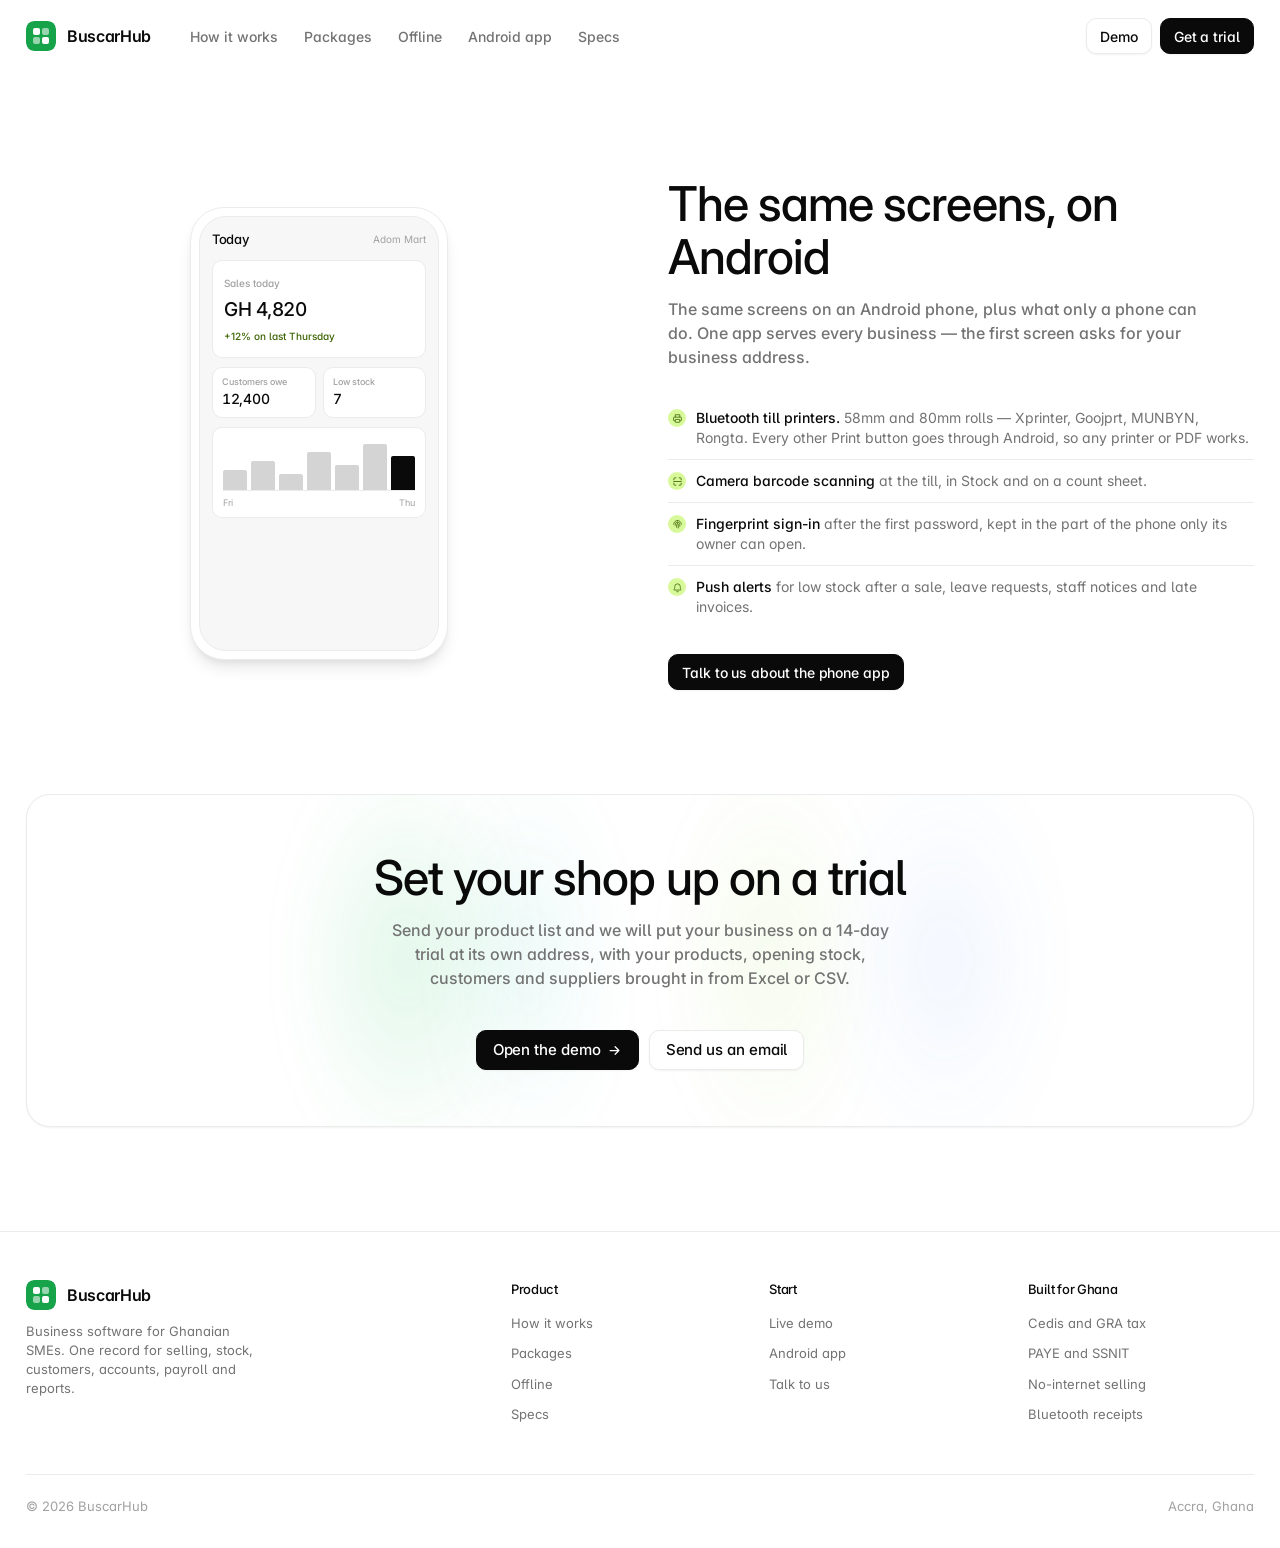
==== android.html @ 4fd7e469 "Split the one page into pages that link to each other The site was one long page with a menu that on" ====
<!doctype html>
<html lang="en">
<head>
<meta charset="utf-8">
<meta name="viewport" content="width=device-width,initial-scale=1">
<title>The Android app — BuscarHub</title>
<meta name="description" content="The same screens on an Android phone, with Bluetooth till printers, camera barcode scanning, fingerprint sign-in and alerts.">
<meta name="theme-color" content="#ffffff">
<link rel="canonical" href="https://buscarhub.net/android.html">
<meta property="og:type" content="website">
<meta property="og:title" content="The Android app — BuscarHub">
<meta property="og:description" content="The same screens on an Android phone, with Bluetooth till printers, camera barcode scanning, fingerprint sign-in and alerts.">
<meta property="og:url" content="https://buscarhub.net/android.html">
<meta name="twitter:card" content="summary_large_image">
<link rel="icon" href="assets/favicon.svg" type="image/svg+xml">
<link rel="preconnect" href="https://fonts.googleapis.com">
<link rel="preconnect" href="https://fonts.gstatic.com" crossorigin>
<link href="https://fonts.googleapis.com/css2?family=Inter:wght@400;500;600&family=JetBrains+Mono:wght@400;500&display=swap" rel="stylesheet">
<link rel="stylesheet" href="assets/tokens.css">
<link rel="stylesheet" href="assets/styles.css">
<link rel="stylesheet" href="assets/motion.css">
</head>
<body>

<svg width="0" height="0" style="position:absolute" aria-hidden="true" focusable="false"><defs>
<symbol id="i-check" viewBox="0 0 24 24"><path d="M20 6 9 17l-5-5" fill="none" stroke="currentColor" stroke-width="2.5" stroke-linecap="round" stroke-linejoin="round"/></symbol>
<symbol id="i-arw" viewBox="0 0 24 24"><path d="M5 12h13m-5-6 6 6-6 6" fill="none" stroke="currentColor" stroke-width="2" stroke-linecap="round" stroke-linejoin="round"/></symbol>
<symbol id="i-arw-sm" viewBox="0 0 24 24"><path d="M7 17 17 7m0 0H9m8 0v8" fill="none" stroke="currentColor" stroke-width="2" stroke-linecap="round" stroke-linejoin="round"/></symbol>
<symbol id="i-shop" viewBox="0 0 24 24"><path d="M3 9h18l-1.4-4.2A1.5 1.5 0 0 0 18.2 4H5.8a1.5 1.5 0 0 0-1.4 1.1L3 9Zm1 0v10a1 1 0 0 0 1 1h14a1 1 0 0 0 1-1V9M9 20v-6h6v6" fill="none" stroke="currentColor" stroke-width="1.7" stroke-linecap="round" stroke-linejoin="round"/></symbol>
<symbol id="i-box" viewBox="0 0 24 24"><path d="m12 3 8.5 4.6v8.8L12 21l-8.5-4.6V7.6L12 3Z" fill="none" stroke="currentColor" stroke-width="1.7" stroke-linejoin="round"/><path d="M3.5 7.6 12 12m0 0 8.5-4.4M12 12v9" fill="none" stroke="currentColor" stroke-width="1.7" stroke-linejoin="round"/></symbol>
<symbol id="i-book" viewBox="0 0 24 24"><path d="M4 5.5A2.5 2.5 0 0 1 6.5 3H19v15H6.5A2.5 2.5 0 0 0 4 20.5v-15Z" fill="none" stroke="currentColor" stroke-width="1.7" stroke-linejoin="round"/><path d="M4 20.5A2.5 2.5 0 0 1 6.5 18H19v3H6.5A2.5 2.5 0 0 1 4 20.5ZM8.5 7.5h6M8.5 11h4" fill="none" stroke="currentColor" stroke-width="1.7" stroke-linecap="round"/></symbol>
<symbol id="i-users" viewBox="0 0 24 24"><circle cx="9" cy="8" r="3.3" fill="none" stroke="currentColor" stroke-width="1.7"/><path d="M2.8 20a6.2 6.2 0 0 1 12.4 0M16.5 5.2a3.4 3.4 0 0 1 0 6.6M18 20a6.3 6.3 0 0 0-2-4.6" fill="none" stroke="currentColor" stroke-width="1.7" stroke-linecap="round"/></symbol>
<symbol id="i-chart" viewBox="0 0 24 24"><path d="M4 20V4M4 20h16" fill="none" stroke="currentColor" stroke-width="1.7" stroke-linecap="round"/><path d="M8 20v-6M12.5 20V8M17 20v-9" fill="none" stroke="currentColor" stroke-width="2" stroke-linecap="round"/></symbol>
<symbol id="i-msg" viewBox="0 0 24 24"><path d="M21 11.6a7.9 7.9 0 0 1-8.4 7.9 9 9 0 0 1-2.6-.4L5 21l1.2-3.6A7.6 7.6 0 0 1 4 11.6C4 7.2 7.8 4 12.5 4S21 7.2 21 11.6Z" fill="none" stroke="currentColor" stroke-width="1.7" stroke-linejoin="round"/></symbol>
<symbol id="i-invoice" viewBox="0 0 24 24"><path d="M6 3h9l4 4v14H6V3Z" fill="none" stroke="currentColor" stroke-width="1.7" stroke-linejoin="round"/><path d="M14.5 3v4.5H19M9 12h6M9 15.5h6M9 8.5h2.5" fill="none" stroke="currentColor" stroke-width="1.6" stroke-linecap="round"/></symbol>
<symbol id="i-payroll" viewBox="0 0 24 24"><rect x="3" y="6" width="18" height="13" rx="2" fill="none" stroke="currentColor" stroke-width="1.7"/><circle cx="9" cy="12.5" r="2.3" fill="none" stroke="currentColor" stroke-width="1.6"/><path d="M14 10.5h4M14 14.5h4M8 6V4.5A1.5 1.5 0 0 1 9.5 3h5A1.5 1.5 0 0 1 16 4.5V6" fill="none" stroke="currentColor" stroke-width="1.6" stroke-linecap="round"/></symbol>
<symbol id="i-pill" viewBox="0 0 24 24"><rect x="2.5" y="8.6" width="19" height="7" rx="3.5" transform="rotate(-40 12 12)" fill="none" stroke="currentColor" stroke-width="1.7"/><path d="M8.8 15.2 15.2 8.8" stroke="currentColor" stroke-width="1.7"/></symbol>
<symbol id="i-factory" viewBox="0 0 24 24"><path d="M3 20V10l5 3V10l5 3V7l8 4v9H3Z" fill="none" stroke="currentColor" stroke-width="1.7" stroke-linejoin="round"/><path d="M7 20v-3.5M12 20v-3.5M17 20v-3.5" fill="none" stroke="currentColor" stroke-width="1.5" stroke-linecap="round"/></symbol>
<symbol id="i-fork" viewBox="0 0 24 24"><path d="M6 3v6a2.5 2.5 0 0 0 5 0V3M8.5 11v10M17 3c-1.6 1.4-2.2 3-2.2 5.2 0 1.6.6 2.6 1.6 3.3V21" fill="none" stroke="currentColor" stroke-width="1.7" stroke-linecap="round" stroke-linejoin="round"/></symbol>
<symbol id="i-wifi" viewBox="0 0 24 24"><path d="M2.5 8.6a14 14 0 0 1 19 0M6 12.4a9 9 0 0 1 12 0M9.4 16.1a4.2 4.2 0 0 1 5.2 0" fill="none" stroke="currentColor" stroke-width="2" stroke-linecap="round"/><circle cx="12" cy="19.4" r="1.2" fill="currentColor"/></symbol>
<symbol id="i-wifi-off" viewBox="0 0 24 24"><path d="M6 12.4a9 9 0 0 1 5-2.3M9.4 16.1a4.2 4.2 0 0 1 3.6-.6M2.5 8.6A14 14 0 0 1 8 5.3M15 5.5a14 14 0 0 1 6.5 3.1" fill="none" stroke="currentColor" stroke-width="2" stroke-linecap="round"/><path d="M3 3l18 18" stroke="currentColor" stroke-width="2" stroke-linecap="round"/></symbol>
<symbol id="i-clock" viewBox="0 0 24 24"><circle cx="12" cy="12" r="8.5" fill="none" stroke="currentColor" stroke-width="1.8"/><path d="M12 7.4V12l3.2 2" fill="none" stroke="currentColor" stroke-width="1.8" stroke-linecap="round"/></symbol>
<symbol id="i-cloud" viewBox="0 0 24 24"><path d="M7 18a4 4 0 0 1-.4-8A5.5 5.5 0 0 1 17.3 9 3.7 3.7 0 0 1 17 18" fill="none" stroke="currentColor" stroke-width="1.7" stroke-linecap="round" stroke-linejoin="round"/><path d="M12 21v-8m-2.6 2.6L12 13l2.6 2.6" fill="none" stroke="currentColor" stroke-width="1.7" stroke-linecap="round" stroke-linejoin="round"/></symbol>
<symbol id="i-branch" viewBox="0 0 24 24"><circle cx="6.5" cy="5.5" r="2.3" fill="none" stroke="currentColor" stroke-width="1.7"/><circle cx="6.5" cy="18.5" r="2.3" fill="none" stroke="currentColor" stroke-width="1.7"/><circle cx="17.5" cy="12" r="2.3" fill="none" stroke="currentColor" stroke-width="1.7"/><path d="M6.5 7.9v8.2M8.9 6.6c4 .5 6.2 2 6.4 5M8.9 17.4c4-.5 6.2-2 6.4-5" fill="none" stroke="currentColor" stroke-width="1.6" stroke-linecap="round"/></symbol>
<symbol id="i-upload" viewBox="0 0 24 24"><path d="M4 15v3.5A1.5 1.5 0 0 0 5.5 20h13a1.5 1.5 0 0 0 1.5-1.5V15" fill="none" stroke="currentColor" stroke-width="1.7" stroke-linecap="round"/><path d="M12 16V4m-4 4 4-4 4 4" fill="none" stroke="currentColor" stroke-width="1.7" stroke-linecap="round" stroke-linejoin="round"/></symbol>
<symbol id="i-shield" viewBox="0 0 24 24"><path d="M12 3l7.5 2.6v6.2c0 4.3-3 7.6-7.5 9.2-4.5-1.6-7.5-4.9-7.5-9.2V5.6L12 3Z" fill="none" stroke="currentColor" stroke-width="1.7" stroke-linejoin="round"/><path d="m8.8 12 2.3 2.3 4.1-4.3" fill="none" stroke="currentColor" stroke-width="1.8" stroke-linecap="round" stroke-linejoin="round"/></symbol>
<symbol id="i-print" viewBox="0 0 24 24"><path d="M7 9V3.8h10V9M7 17H5a1.5 1.5 0 0 1-1.5-1.5v-5A1.5 1.5 0 0 1 5 9h14a1.5 1.5 0 0 1 1.5 1.5v5A1.5 1.5 0 0 1 19 17h-2" fill="none" stroke="currentColor" stroke-width="1.7" stroke-linecap="round" stroke-linejoin="round"/><rect x="7" y="14" width="10" height="6.3" rx="1" fill="none" stroke="currentColor" stroke-width="1.7"/></symbol>
<symbol id="i-scan" viewBox="0 0 24 24"><path d="M4 8.5V6a2 2 0 0 1 2-2h2.5M15.5 4H18a2 2 0 0 1 2 2v2.5M20 15.5V18a2 2 0 0 1-2 2h-2.5M8.5 20H6a2 2 0 0 1-2-2v-2.5" fill="none" stroke="currentColor" stroke-width="1.8" stroke-linecap="round"/><path d="M4 12h16" stroke="currentColor" stroke-width="1.8" stroke-linecap="round"/></symbol>
<symbol id="i-finger" viewBox="0 0 24 24"><path d="M12 3a8.5 8.5 0 0 0-8.5 8.5M12 3a8.5 8.5 0 0 1 8.5 8.5M12 6.6a5 5 0 0 0-5 5v2.9M12 6.6a5 5 0 0 1 5 5v4.4M12 10.2a1.8 1.8 0 0 0-1.8 1.8v6.5M12 10.2a1.8 1.8 0 0 1 1.8 1.8v7.6" fill="none" stroke="currentColor" stroke-width="1.6" stroke-linecap="round"/></symbol>
<symbol id="i-bell" viewBox="0 0 24 24"><path d="M6 10a6 6 0 0 1 12 0c0 3.4.8 5.2 1.6 6.2.4.5 0 1.3-.7 1.3H5.1c-.7 0-1.1-.8-.7-1.3C5.2 15.2 6 13.4 6 10Z" fill="none" stroke="currentColor" stroke-width="1.7" stroke-linejoin="round"/><path d="M10 20.3a2.2 2.2 0 0 0 4 0" fill="none" stroke="currentColor" stroke-width="1.7" stroke-linecap="round"/></symbol>
<symbol id="i-phone" viewBox="0 0 24 24"><rect x="6" y="2.6" width="12" height="18.8" rx="2.5" fill="none" stroke="currentColor" stroke-width="1.7"/><path d="M10.6 5.2h2.8" stroke="currentColor" stroke-width="1.6" stroke-linecap="round"/><circle cx="12" cy="18.2" r="1" fill="currentColor"/></symbol>
<symbol id="i-code" viewBox="0 0 24 24"><path d="m8.5 8-4.5 4 4.5 4M15.5 8l4.5 4-4.5 4" fill="none" stroke="currentColor" stroke-width="1.8" stroke-linecap="round" stroke-linejoin="round"/></symbol>
<symbol id="i-db" viewBox="0 0 24 24"><ellipse cx="12" cy="6" rx="7.5" ry="3" fill="none" stroke="currentColor" stroke-width="1.7"/><path d="M4.5 6v12c0 1.7 3.4 3 7.5 3s7.5-1.3 7.5-3V6M4.5 12c0 1.7 3.4 3 7.5 3s7.5-1.3 7.5-3" fill="none" stroke="currentColor" stroke-width="1.7"/></symbol>
</defs></svg>

<!-- ============ header ============ -->
<header class="hdr" id="hdr">
  <div class="wrap hdr__in">
    <a class="brand" href="index.html">
      <svg class="brand__mark" viewBox="0 0 30 30" aria-hidden="true">
        <rect width="30" height="30" rx="8" fill="#16a34a"/>
        <rect x="7" y="7" width="7" height="7" rx="2" fill="#ffffff"/>
        <rect x="16" y="7" width="7" height="7" rx="2" fill="#ffffff" opacity=".55"/>
        <rect x="7" y="16" width="7" height="7" rx="2" fill="#ffffff" opacity=".55"/>
        <rect x="16" y="16" width="7" height="7" rx="2" fill="#ffffff"/>
      </svg>
      <span class="brand__name">BuscarHub</span>
    </a>
    <nav class="nav" id="nav" aria-label="Sections">
      <a href="how-it-works.html">How it works</a>
      <a href="packages.html">Packages</a>
      <a href="offline.html">Offline</a>
      <a href="android.html" aria-current="page">Android app</a>
      <a href="specs.html">Specs</a>
    </nav>
    <div class="hdr__end">
      <a class="btn btn--hide" href="https://demo.buscarapp.net" target="_blank" rel="noopener">Demo</a>
      <a class="btn btn--dark" href="talk.html">Get a trial</a>
      <button class="burger" id="burger" aria-expanded="false" aria-controls="nav" aria-label="Menu"><i></i><i></i><i></i></button>
    </div>
  </div>
</header>

<main id="top">

<!-- ============ android app ============ -->
<section class="sec" id="app">
  <div class="wrap split">
    <div class="phone-wrap rv">
      <div class="phone">
        <div class="phone__scr">
          <div class="pscr" role="img" aria-label="The Android app: sales today, customers owing, low stock, a week of sales and two alerts.">
            <div class="pscr__top"><b>Today</b><i>Adom Mart</i></div>
            <div class="pbox">
              <span class="lbl">Sales today</span>
              <span class="big">GH 4,820</span>
              <span class="delta">+12% on last Thursday</span>
            </div>
            <div class="ptwo">
              <div><span class="lbl">Customers owe</span><b>12,400</b></div>
              <div><span class="lbl">Low stock</span><b>7</b></div>
            </div>
            <div class="pchart">
              <div class="bars" aria-hidden="true"><i></i><i></i><i></i><i></i><i></i><i></i><i></i></div>
              <div class="blabels" aria-hidden="true"><span>Fri</span><span>Thu</span></div>
            </div>
            <div class="ptoast ptoast--1">
              <svg width="14" height="14" aria-hidden="true"><use href="#i-bell"/></svg>
              <span><b>Milo 400g is low</b>4 left at Madina, sells 9 a day</span>
            </div>
            <div class="ptoast ptoast--2">
              <svg width="14" height="14" aria-hidden="true"><use href="#i-invoice"/></svg>
              <span><b>INV-0231 overdue</b>Kweku Mensah &middot; GH 1,450</span>
            </div>
          </div>
        </div>
      </div>
    </div>

    <div>
      <div class="sec__head sec__head--left" style="margin-bottom:28px">
        <h2 class="t-sec rv rv-d1">The same screens, on Android</h2>
        <p class="t-lead rv rv-d2">
          The same screens on an Android phone, plus what only a phone can do. One app serves
          every business — the first screen asks for your business address.
        </p>
      </div>
      <ul class="checks rv rv-d3" style="margin-bottom:26px">
        <li><span class="ck"><svg width="11" height="11" aria-hidden="true"><use href="#i-print"/></svg></span><span><b>Bluetooth till printers.</b> 58mm and 80mm rolls — Xprinter, Goojprt, MUNBYN, Rongta. Every other Print button goes through Android, so any printer or PDF works.</span></li>
        <li><span class="ck"><svg width="11" height="11" aria-hidden="true"><use href="#i-scan"/></svg></span><span><b>Camera barcode scanning</b> at the till, in Stock and on a count sheet.</span></li>
        <li><span class="ck"><svg width="11" height="11" aria-hidden="true"><use href="#i-finger"/></svg></span><span><b>Fingerprint sign-in</b> after the first password, kept in the part of the phone only its owner can open.</span></li>
        <li><span class="ck"><svg width="11" height="11" aria-hidden="true"><use href="#i-bell"/></svg></span><span><b>Push alerts</b> for low stock after a sale, leave requests, staff notices and late invoices.</span></li>
      </ul>
      <a class="btn btn--dark rv rv-d4" href="talk.html">Talk to us about the phone app</a>
    </div>
  </div>
</section>

<!-- ============ cta ============ -->
<section class="sec sec--tight" id="talk" style="padding-top:0">
  <div class="wrap">
    <div class="cta rv">
      <div class="prism" aria-hidden="true"><i></i><i></i><i></i><i></i></div>
      <div class="cta__in">
        <h2 class="t-sec">Set your shop up on a trial</h2>
        <p class="t-lead">
          Send your product list and we will put your business on a 14-day trial at its own
          address, with your products, opening stock, customers and suppliers brought in from
          Excel or CSV.
        </p>
        <div class="hero__cta">
          <a class="btn btn--dark btn--lg" href="https://demo.buscarapp.net" target="_blank" rel="noopener">
            Open the demo <svg class="arw" width="15" height="15" aria-hidden="true"><use href="#i-arw"/></svg>
          </a>
          <!-- WhatsApp: put the business number in international form with no +, spaces or
               dashes (for example 233244123456) and delete this comment to turn the button on.
          <a class="btn btn--lg" href="https://wa.me/233XXXXXXXXX" target="_blank" rel="noopener">Chat on WhatsApp</a>
          -->
          <a class="btn btn--lg" href="mailto:hello@buscarhub.net?subject=BuscarApp">Send us an email</a>
        </div>
      </div>
    </div>
  </div>
</section>

</main>

<!-- ============ footer ============ -->
<footer class="ft">
  <div class="wrap">
    <div class="ft__grid">
      <div>
        <a class="brand" href="index.html">
          <svg class="brand__mark" viewBox="0 0 30 30" aria-hidden="true">
            <rect width="30" height="30" rx="8" fill="#16a34a"/>
            <rect x="7" y="7" width="7" height="7" rx="2" fill="#ffffff"/>
            <rect x="16" y="7" width="7" height="7" rx="2" fill="#ffffff" opacity=".55"/>
            <rect x="7" y="16" width="7" height="7" rx="2" fill="#ffffff" opacity=".55"/>
            <rect x="16" y="16" width="7" height="7" rx="2" fill="#ffffff"/>
          </svg>
          <span class="brand__name">BuscarHub</span>
        </a>
        <p>Business software for Ghanaian SMEs. One record for selling, stock, customers, accounts, payroll and reports.</p>
      </div>
      <div>
        <h4>Product</h4>
        <ul>
          <li><a href="how-it-works.html">How it works</a></li>
          <li><a href="packages.html">Packages</a></li>
          <li><a href="offline.html">Offline</a></li>
          <li><a href="specs.html">Specs</a></li>
        </ul>
      </div>
      <div>
        <h4>Start</h4>
        <ul>
          <li><a href="https://demo.buscarapp.net" target="_blank" rel="noopener">Live demo</a></li>
          <li><a href="android.html">Android app</a></li>
          <li><a href="talk.html">Talk to us</a></li>
        </ul>
      </div>
      <div>
        <h4>Built for Ghana</h4>
        <ul>
          <li><a href="specs.html">Cedis and GRA tax</a></li>
          <li><a href="packages.html">PAYE and SSNIT</a></li>
          <li><a href="offline.html">No-internet selling</a></li>
          <li><a href="android.html">Bluetooth receipts</a></li>
        </ul>
      </div>
    </div>
    <div class="ft__btm">
      <span>&copy; <span id="yr">2026</span> BuscarHub</span>
      <span>Accra, Ghana</span>
    </div>
  </div>
</footer>

<script src="assets/app.js" defer></script>
</body>
</html>
---- assets/tokens.css ----
/* ============================================================
   Design tokens read off boardui.com (www.boardui.com), 13 Nov 2026.
   Values were resolved in the browser from its live computed styles,
   not guessed: neutral/accent ramps, radii, shadows, type and metrics.

   Accent note: BoardUI's own accent ramp is blue. This build runs the
   BuscarApp product green instead, as a full 50–950 ramp in the same
   shape, so 600/700 land on the product's --brand (#16a34a) and
   --brand-strong (#15803d) and 900 on --brand-deep (#14532d).
   BoardUI's blue is kept below, commented out, to switch back.
   ============================================================ */

:root{
  /* ---- neutral ramp ---- */
  --neutral-50:#fafafa;
  --neutral-100:#f7f7f7;
  --neutral-200:#ebebeb;
  --neutral-300:#d4d4d4;
  --neutral-400:#a1a1a1;
  --neutral-500:#737373;
  --neutral-600:#525252;
  --neutral-700:#404040;
  --neutral-800:#262626;
  --neutral-900:#171717;
  --neutral-950:#0a0a0a;
  --white:#ffffff;

  /* ---- accent ramp: BuscarApp green ---- */
  --accent-50:#f0fdf4;
  --accent-100:#dcfce7;
  --accent-200:#bbf7d0;
  --accent-300:#86efac;
  --accent-400:#4ade80;
  --accent-500:#22c55e;   /* product --brand-bright */
  --accent-600:#16a34a;   /* product --brand        */
  --accent-700:#15803d;   /* product --brand-strong */
  --accent-800:#166534;
  --accent-900:#14532d;   /* product --brand-deep   */
  --accent-950:#052e16;

  /* BoardUI's blue, if you want it back:
  --accent-50:#eff6ff;  --accent-100:#dbeafe; --accent-200:#bedbff;
  --accent-300:#8ec5ff; --accent-400:#3392ff; --accent-500:#2b7fff;
  --accent-600:#155dfc; --accent-700:#1447e6; --accent-800:#193cb8;
  --accent-900:#1c398e; --accent-950:#162556; */

  /* ---- semantic ---- */
  --text-primary:var(--neutral-950);
  --text-secondary:var(--neutral-500);
  --text-tertiary:var(--neutral-400);
  --text-white:var(--white);
  --bg-primary:var(--white);
  --bg-secondary:var(--neutral-100);
  --bg-tertiary:var(--neutral-200);
  --border-default:var(--neutral-200);
  --border-hover:var(--neutral-300);
  --separator:var(--neutral-200);
  --focus-ring:var(--accent-500);

  /* ---- state ---- */
  --state-success-text:#3c6300;
  --state-success-base:#d8f999;
  --state-warning-text:#894b00;
  --state-warning-base:#fff085;
  --state-error-text:#9f0712;
  --state-error-base:#ffe2e2;

  /* ---- radii (BoardUI's scale; 2lg = its button radius) ---- */
  --radius-sm:4px;
  --radius-md:6px;
  --radius-lg:8px;
  --radius-2lg:10px;
  --radius-xl:12px;
  --radius-2xl:16px;
  --radius-3xl:24px;
  --radius-full:9999px;

  /* ---- shadows ---- */
  --shadow-xs:0 1px 2px 0 rgba(0,0,0,.05);
  --shadow-sm:0 1px 2px 0 rgba(0,0,0,.06),0 1px 3px 0 rgba(0,0,0,.10);
  --shadow-md:0 2px 4px -1px rgba(0,0,0,.06),0 4px 6px -1px rgba(0,0,0,.10);
  --shadow-lg:0 4px 6px -2px rgba(0,0,0,.05),0 10px 15px -3px rgba(0,0,0,.10);
  --shadow-card:0 1px 1px 0 rgba(0,0,0,.04),0 4px 4px 0 rgba(0,0,0,.02);
  --shadow-lift:0 -2px 13px 0 rgba(0,0,0,.043);

  /* ---- type ---- */
  --font-sans:"Inter","Inter Fallback",ui-sans-serif,system-ui,sans-serif;
  --font-mono:"JetBrains Mono",ui-monospace,SFMono-Regular,Menlo,Consolas,monospace;
  --tracking-tight:-0.02em;

  /* ---- metrics ---- */
  --container:1276px;
  --header-h:72px;
  --control-h:36px;
}
---- assets/styles.css ----
/* BuscarHub — built on the BoardUI token set (see tokens.css).
   Flat white, hairline borders, Inter at weight 500, 10px controls,
   14–24px cards, near-invisible shadows. */

*,*::before,*::after{box-sizing:border-box}
html{-webkit-text-size-adjust:100%;scroll-behavior:smooth;scroll-padding-top:90px}
body{
  margin:0;
  background:var(--bg-primary);
  color:var(--text-primary);
  font-family:var(--font-sans);
  font-size:15px;
  line-height:1.5;
  font-weight:400;
  -webkit-font-smoothing:antialiased;
  text-rendering:optimizeLegibility;
  font-feature-settings:"cv05","cv11";
  overflow-x:hidden;
}
img,svg{max-width:100%;display:block}
a{color:inherit;text-decoration:none}
h1,h2,h3,h4{margin:0;font-weight:500;letter-spacing:var(--tracking-tight);color:var(--text-primary)}
p{margin:0}
ul{margin:0;padding:0;list-style:none}
button{font:inherit}
:focus-visible{outline:2px solid var(--focus-ring);outline-offset:2px;border-radius:var(--radius-md)}
.sr{position:absolute;width:1px;height:1px;padding:0;margin:-1px;overflow:hidden;clip:rect(0 0 0 0);white-space:nowrap;border:0}

.wrap{width:100%;max-width:var(--container);margin-inline:auto;padding-inline:16px}
@media (min-width:640px){.wrap{padding-inline:24px}}

/* ============ announcement bar ============ */
.banner{
  background:var(--accent-600);color:var(--white);
  min-height:38px;display:flex;align-items:center;justify-content:center;
  font-size:13px;font-weight:500;letter-spacing:-.005em;text-align:center;
  padding:6px 12px;gap:8px;
}
.banner a{display:inline-flex;align-items:center;gap:5px;text-decoration:underline;text-underline-offset:2px;text-decoration-color:rgba(255,255,255,.45)}
.banner a:hover{text-decoration-color:var(--white)}
.banner .arw{transition:transform .18s ease}
.banner a:hover .arw{transform:translateX(2px)}

/* ============ header ============ */
.hdr{
  position:sticky;top:0;z-index:60;background:var(--bg-primary);
  border-bottom:1px solid transparent;transition:border-color .2s ease,box-shadow .2s ease;
}
.hdr.stuck{border-bottom-color:var(--border-default)}
.hdr__in{display:flex;align-items:center;gap:16px;min-height:var(--header-h)}
.brand{display:flex;align-items:center;gap:11px;flex-shrink:0}
.brand__mark{width:30px;height:30px;border-radius:var(--radius-lg);flex:none}
.brand__name{font-size:16px;font-weight:600;letter-spacing:-.02em}
.nav{display:flex;align-items:center;gap:4px;margin-left:12px}
.nav a{
  padding:7px 11px;border-radius:var(--radius-lg);
  font-size:14px;font-weight:500;color:var(--text-secondary);
  transition:color .15s ease,background .15s ease;
}
.nav a:hover{color:var(--text-primary);background:var(--bg-secondary)}
.hdr__end{margin-left:auto;display:flex;align-items:center;gap:8px;flex-shrink:0}

/* ============ controls ============ */
.btn{
  display:inline-flex;align-items:center;justify-content:center;gap:6px;
  height:var(--control-h);padding:0 13px;
  border:1px solid var(--border-default);border-radius:var(--radius-2lg);
  background:var(--bg-primary);color:var(--text-primary);
  font-size:14px;font-weight:500;letter-spacing:-.005em;white-space:nowrap;cursor:pointer;
  box-shadow:var(--shadow-xs);
  transition:background .15s ease,border-color .15s ease,color .15s ease;
}
.btn:hover{background:var(--bg-secondary);border-color:var(--border-hover)}
.btn .arw{transition:transform .18s ease}
.btn:hover .arw{transform:translateX(2px)}
.btn--dark{background:var(--neutral-950);color:var(--white);border-color:var(--neutral-950)}
.btn--dark:hover{background:var(--neutral-800);border-color:var(--neutral-800)}
.btn--accent{background:var(--accent-600);color:var(--white);border-color:var(--accent-600)}
.btn--accent:hover{background:var(--accent-700);border-color:var(--accent-700)}
.btn--lg{height:40px;padding:0 16px;font-size:15px}

.pill{
  display:inline-flex;align-items:center;gap:7px;height:28px;padding:0 12px;
  border:1px solid var(--border-default);border-radius:var(--radius-full);
  background:var(--bg-primary);
  font-size:13px;font-weight:500;color:rgba(0,0,0,.7);white-space:nowrap;
  box-shadow:var(--shadow-lift);
}
.pill__dot{width:6px;height:6px;border-radius:50%;background:var(--accent-600);flex:none}
.pill .arw{color:var(--text-tertiary)}

.chip{
  display:inline-flex;align-items:center;gap:6px;
  font-size:13px;font-weight:500;color:var(--text-secondary);white-space:nowrap;
}
.chip svg{color:var(--text-primary);flex:none}
.chip em{font-style:normal;font-family:var(--font-mono);font-size:11px;color:var(--text-tertiary)}

.burger{
  display:none;width:36px;height:36px;border-radius:var(--radius-2lg);
  border:1px solid var(--border-default);background:var(--bg-primary);
  box-shadow:var(--shadow-xs);cursor:pointer;padding:0;place-items:center;flex:none;
}
.burger i{display:block;width:15px;height:1.5px;background:var(--text-primary);border-radius:2px;transition:transform .25s ease,opacity .2s ease}
.burger i+i{margin-top:4px}
.burger[aria-expanded=true] i:nth-child(1){transform:translateY(5.5px) rotate(45deg)}
.burger[aria-expanded=true] i:nth-child(2){opacity:0}
.burger[aria-expanded=true] i:nth-child(3){transform:translateY(-5.5px) rotate(-45deg)}

/* ============ type scale ============ */
.t-hero{font-size:40px;line-height:44px;font-weight:500;letter-spacing:var(--tracking-tight)}
.t-sec{font-size:32px;line-height:38px;font-weight:500;letter-spacing:var(--tracking-tight)}
.t-lead{font-size:15px;line-height:21px;font-weight:500;color:var(--text-secondary);text-wrap:pretty}
.t-dim{color:var(--text-tertiary)}
@media (min-width:640px){
  .t-hero{font-size:72px;line-height:84px}
  .t-sec{font-size:48px;line-height:53px}
  .t-lead{font-size:16px;line-height:24px}
}
.mono{
  font-family:var(--font-mono);font-size:12px;font-weight:400;
  color:var(--text-secondary);letter-spacing:-.01em;
}
.mono b{font-weight:400;color:var(--accent-600)}
.mono i{font-style:normal;color:var(--text-primary)}
@media (min-width:640px){.mono{font-size:16px}}

.eyebrow{
  font-size:12px;font-weight:500;letter-spacing:.12em;text-transform:uppercase;
  color:var(--text-tertiary);
}

/* ============ hero ============ */
.hero{position:relative;padding:56px 0 48px;text-align:center;overflow:hidden}
@media (min-width:640px){.hero{padding:72px 0 64px}}
.hero__in{position:relative;z-index:2;display:flex;flex-direction:column;align-items:center}
.hero h1{max-width:16ch;margin:20px 0 0}
.hero .t-lead{max-width:612px;margin:16px auto 0}
.hero__cta{display:flex;gap:10px;margin-top:26px;flex-wrap:wrap;justify-content:center}
.hero__chips{display:flex;gap:10px 22px;margin-top:34px;flex-wrap:wrap;justify-content:center;max-width:860px}

/* the soft prismatic streaks behind the headline */
.prism{position:absolute;inset:0;z-index:0;pointer-events:none;overflow:hidden}
.prism i{
  position:absolute;top:-14%;height:128%;width:120px;display:block;
  filter:blur(46px);opacity:.3;border-radius:50%;
  animation:sway 15s ease-in-out infinite;
}
.prism i:nth-child(1){left:26%;background:linear-gradient(180deg,rgba(34,197,94,0),rgba(34,197,94,.52),rgba(34,197,94,0));animation-delay:-1s}
.prism i:nth-child(2){left:38%;width:70px;background:linear-gradient(180deg,rgba(20,184,166,0),rgba(20,184,166,.4),rgba(20,184,166,0));animation-delay:-5s}
.prism i:nth-child(3){left:57%;width:90px;background:linear-gradient(180deg,rgba(132,204,22,0),rgba(132,204,22,.36),rgba(132,204,22,0));animation-delay:-8s}
.prism i:nth-child(4){left:70%;background:linear-gradient(180deg,rgba(59,130,246,0),rgba(59,130,246,.26),rgba(59,130,246,0));animation-delay:-11s}
@keyframes sway{0%,100%{transform:translateX(0) scaleY(1)}50%{transform:translateX(26px) scaleY(1.08)}}

/* ============ sections ============ */
.sec{padding:72px 0}
@media (min-width:640px){.sec{padding:104px 0}}
.sec--alt{background:var(--bg-secondary);border-block:1px solid var(--border-default)}
.sec__head{max-width:720px;margin:0 auto 48px;text-align:center;display:flex;flex-direction:column;align-items:center;gap:14px}
.sec__head--left{margin-inline:0;text-align:left;align-items:flex-start}
.sec__head .t-lead{max-width:560px}
.sec__cta{display:flex;gap:10px;margin-top:6px;flex-wrap:wrap;justify-content:center}

/* ============ cards ============ */
.card{
  background:var(--bg-primary);
  border:1px solid var(--border-default);
  border-radius:var(--radius-2xl);
  box-shadow:var(--shadow-xs);
  overflow:hidden;
}
.card--sm{border-radius:var(--radius-xl)}
.card--lg{border-radius:var(--radius-3xl)}
.card__vis{
  position:relative;background:var(--bg-primary);
  border-bottom:1px solid var(--border-default);
  padding:18px;min-height:150px;
  display:flex;flex-direction:column;justify-content:center;
}
.card__foot{padding:14px 16px}
.card__foot h3{font-size:15px;font-weight:500;letter-spacing:-.01em}
.card__foot p{margin-top:4px;font-size:13px;line-height:18px;color:var(--text-secondary)}
.card__foot .row{display:flex;align-items:center;justify-content:space-between;gap:10px}
.card__foot .row svg{color:var(--text-tertiary);flex:none;transition:transform .18s ease}
.card:hover .card__foot .row svg{transform:translateX(3px);color:var(--text-primary)}

/* grids */
.grid-3{display:grid;grid-template-columns:repeat(3,1fr);gap:16px}
.grid-4{display:grid;grid-template-columns:repeat(4,1fr);gap:16px}
.grid-2{display:grid;grid-template-columns:repeat(2,1fr);gap:16px}
.split{display:grid;grid-template-columns:1fr 1fr;gap:56px;align-items:center}

/* ============ spec list ============ */
.specs{border-top:1px solid var(--border-default)}
.specs li{
  display:grid;grid-template-columns:150px 1fr;gap:20px;
  padding:14px 0;border-bottom:1px solid var(--border-default);
  font-size:14px;line-height:20px;
}
.specs dt,.specs .k{font-weight:500;color:var(--text-primary)}
.specs .v{color:var(--text-secondary)}
@media (max-width:560px){.specs li{grid-template-columns:1fr;gap:4px}}

/* ============ checks ============ */
.checks li{display:flex;gap:10px;align-items:flex-start;padding:11px 0;border-bottom:1px solid var(--border-default);font-size:14px;line-height:20px;color:var(--text-secondary)}
.checks li:last-child{border-bottom:0}
.checks b{color:var(--text-primary);font-weight:500}
.checks .ck{flex:none;width:18px;height:18px;border-radius:50%;display:grid;place-items:center;background:var(--state-success-base);color:var(--state-success-text);margin-top:1px}

/* ============ plans ============ */
.plan{
  display:flex;flex-direction:column;gap:14px;padding:22px 20px;
  background:var(--bg-primary);border:1px solid var(--border-default);
  border-radius:var(--radius-2xl);box-shadow:var(--shadow-xs);position:relative;
}
.plan--hot{border-color:var(--neutral-950);box-shadow:var(--shadow-md)}
.plan__tag{
  position:absolute;top:-10px;left:20px;height:20px;padding:0 9px;
  display:inline-flex;align-items:center;border-radius:var(--radius-full);
  background:var(--neutral-950);color:var(--white);
  font-size:11px;font-weight:500;letter-spacing:.02em;
}
.plan h3{font-size:16px;font-weight:500}
.plan__for{font-size:13px;line-height:18px;color:var(--text-secondary);min-height:54px}
.plan__list{display:flex;flex-direction:column;gap:8px;padding-top:14px;border-top:1px solid var(--border-default)}
.plan__list li{display:flex;gap:8px;align-items:flex-start;font-size:13px;line-height:18px;color:var(--text-secondary)}
.plan__list svg{flex:none;color:var(--text-primary);margin-top:3px}
.plan__list b{color:var(--text-primary);font-weight:500}
.plan .btn{width:100%;margin-top:auto}

/* ============ cta ============ */
.cta{
  border:1px solid var(--border-default);border-radius:var(--radius-3xl);
  background:var(--bg-primary);box-shadow:var(--shadow-xs);
  padding:56px 24px;text-align:center;position:relative;overflow:hidden;
}
.cta__in{position:relative;z-index:2;display:flex;flex-direction:column;align-items:center;gap:14px}
.cta .t-lead{max-width:520px}

/* ============ footer ============ */
.ft{border-top:1px solid var(--border-default);padding:48px 0 32px;background:var(--bg-primary)}
.ft__grid{display:grid;grid-template-columns:2fr 1fr 1fr 1fr;gap:32px;margin-bottom:40px}
.ft__grid p{margin-top:12px;font-size:13px;line-height:19px;color:var(--text-secondary);max-width:30ch}
.ft h4{font-size:13px;font-weight:500;margin-bottom:12px}
.ft li{margin-bottom:8px}
.ft li a{font-size:13px;color:var(--text-secondary);transition:color .15s ease}
.ft li a:hover{color:var(--text-primary)}
.ft__btm{display:flex;justify-content:space-between;gap:16px;flex-wrap:wrap;padding-top:22px;border-top:1px solid var(--border-default);font-size:13px;color:var(--text-tertiary)}

/* ============ reveal ============ */
.rv{opacity:0;transform:translateY(14px);transition:opacity .55s cubic-bezier(.22,.7,.26,1),transform .55s cubic-bezier(.22,.7,.26,1)}
.rv.in{opacity:1;transform:none}
.rv-d1{transition-delay:.05s}.rv-d2{transition-delay:.1s}.rv-d3{transition-delay:.15s}
.rv-d4{transition-delay:.2s}.rv-d5{transition-delay:.25s}.rv-d6{transition-delay:.3s}
.rv-d7{transition-delay:.35s}.rv-d8{transition-delay:.4s}

/* ============ responsive ============ */
@media (max-width:1040px){
  .grid-4{grid-template-columns:repeat(2,1fr)}
  .grid-3{grid-template-columns:repeat(2,1fr)}
}
@media (max-width:900px){
  /* the panel hangs off the sticky header, so it follows it down the page */
  .hdr__in{position:relative}
  .nav{
    position:absolute;top:100%;left:-16px;right:-16px;
    flex-direction:column;align-items:stretch;gap:2px;margin:0;padding:12px 16px 18px;
    background:var(--bg-primary);border-bottom:1px solid var(--border-default);
    box-shadow:var(--shadow-md);
    /* closed: slid up AND taken out of sight, or it shows above the banner */
    transform:translateY(-12px);opacity:0;visibility:hidden;pointer-events:none;
    transition:transform .3s cubic-bezier(.22,.7,.26,1),opacity .22s ease,visibility 0s linear .3s;
  }
  .nav.open{
    transform:none;opacity:1;visibility:visible;pointer-events:auto;
    transition:transform .3s cubic-bezier(.22,.7,.26,1),opacity .22s ease,visibility 0s;
  }
  .nav a{padding:11px 12px;font-size:15px}
  .burger{display:grid}
  .hdr__end .btn--hide{display:none}
  .split{grid-template-columns:1fr;gap:36px}
}
@media (max-width:720px){
  .ft__grid{grid-template-columns:1fr 1fr}
  .ft__grid>div:first-child{grid-column:span 2}
}
@media (max-width:560px){
  .grid-4,.grid-3,.grid-2{grid-template-columns:1fr}
  .hero__cta .btn{width:100%}
  .cta{padding:40px 18px;border-radius:var(--radius-2xl)}
  .sec__head{margin-bottom:32px}
}

/* ============ reduced motion ============ */
@media (prefers-reduced-motion:reduce){
  html{scroll-behavior:auto}
  *,*::before,*::after{animation-duration:.001ms!important;animation-iteration-count:1!important;transition-duration:.001ms!important}
  .rv{opacity:1;transform:none}
}
---- assets/motion.css ----
/* BuscarHub — the moving parts, in the BoardUI skin.
   Flat white surfaces, 1px #ebebeb hairlines, neutral type, accent only where
   it carries meaning. Four synchronised loops: the till (12s), the stock card
   (12s), the offline queue (14s), the phone (9s). Percentages are exact
   positions on each loop so the pieces stay in step. */

/* =========================================================
   1. TILL  —  12s
   ========================================================= */
.till{display:flex;flex-direction:column;height:100%;min-height:276px}
.till__top{
  display:flex;align-items:center;gap:8px;padding:0 0 11px;
  border-bottom:1px solid var(--border-default);margin-bottom:12px;
}
.till__top .who{font-size:12px;font-weight:500;color:var(--text-secondary)}
.till__top .tag{
  margin-left:auto;display:inline-flex;align-items:center;gap:5px;
  height:20px;padding:0 8px;border-radius:var(--radius-full);
  background:var(--state-success-base);color:var(--state-success-text);
  font-size:11px;font-weight:500;
}
.till__top .tag i{width:5px;height:5px;border-radius:50%;background:currentColor}

.till__body{display:grid;grid-template-columns:1fr 1fr;gap:14px;flex:1}

.tiles{display:grid;grid-template-columns:repeat(2,1fr);gap:6px;align-content:start}
.tile{
  position:relative;overflow:hidden;
  border:1px solid var(--border-default);border-radius:var(--radius-lg);
  background:var(--bg-primary);padding:7px 8px;min-height:44px;
  display:flex;flex-direction:column;justify-content:space-between;
}
.tile em{font-style:normal;font-size:11px;font-weight:500;line-height:1.25;color:var(--text-primary)}
.tile i{font-style:normal;font-size:10px;font-family:var(--font-mono);color:var(--text-tertiary)}
.tap{
  position:absolute;inset:0;border-radius:var(--radius-lg);pointer-events:none;
  box-shadow:inset 0 0 0 1.5px var(--accent-500);
  background:var(--accent-50);
  opacity:0;
}
.tile:nth-child(1) .tap{animation:tap1 12s ease-out infinite}
.tile:nth-child(2) .tap{animation:tap2 12s ease-out infinite}
.tile:nth-child(3) .tap{animation:tap3 12s ease-out infinite}
@keyframes tap1{0%,3%{opacity:0}6%{opacity:1}11%,100%{opacity:0}}
@keyframes tap2{0%,18%{opacity:0}21%{opacity:1}26%,100%{opacity:0}}
@keyframes tap3{0%,33%{opacity:0}36%{opacity:1}41%,100%{opacity:0}}

.basket{display:flex;flex-direction:column;position:relative}
.basket .hd{font-size:11px;font-weight:500;color:var(--text-tertiary);margin-bottom:8px}
.lines{display:flex;flex-direction:column;gap:5px;flex:1}
.ln{
  display:flex;align-items:center;gap:8px;font-size:11px;
  padding:6px 8px;border:1px solid var(--border-default);border-radius:var(--radius-md);
  background:var(--bg-primary);opacity:0;transform:translateX(10px);
}
.ln em{font-style:normal;font-weight:500;flex:1;min-width:0;overflow:hidden;text-overflow:ellipsis;white-space:nowrap}
.ln .q{font-family:var(--font-mono);font-size:10px;color:var(--text-tertiary);flex:none}
.ln .p{font-family:var(--font-mono);font-size:11px;font-weight:500;flex:none}
.ln:nth-child(1){animation:lnIn1 12s cubic-bezier(.22,.7,.26,1) infinite}
.ln:nth-child(2){animation:lnIn2 12s cubic-bezier(.22,.7,.26,1) infinite}
.ln:nth-child(3){animation:lnIn3 12s cubic-bezier(.22,.7,.26,1) infinite}
@keyframes lnIn1{0%,6%{opacity:0;transform:translateX(10px)}9%,86%{opacity:1;transform:none}90%,100%{opacity:0;transform:translateX(10px)}}
@keyframes lnIn2{0%,21%{opacity:0;transform:translateX(10px)}24%,86%{opacity:1;transform:none}90%,100%{opacity:0;transform:translateX(10px)}}
@keyframes lnIn3{0%,36%{opacity:0;transform:translateX(10px)}39%,86%{opacity:1;transform:none}90%,100%{opacity:0;transform:translateX(10px)}}

.sum{
  margin-top:10px;padding-top:10px;border-top:1px solid var(--border-default);
  display:flex;align-items:flex-end;justify-content:space-between;gap:8px;
}
.sum .lbl{font-size:11px;color:var(--text-tertiary)}
.sum .amt{position:relative;height:26px;min-width:104px;text-align:right}
.sum .amt b{
  position:absolute;right:0;bottom:0;white-space:nowrap;opacity:0;
  font-size:20px;font-weight:500;letter-spacing:-.025em;
  font-variant-numeric:tabular-nums;
}
.sum .amt b:nth-child(1){animation:a0 12s steps(1,end) infinite}
.sum .amt b:nth-child(2){animation:a1 12s steps(1,end) infinite}
.sum .amt b:nth-child(3){animation:a2 12s steps(1,end) infinite}
.sum .amt b:nth-child(4){animation:a3 12s steps(1,end) infinite}
@keyframes a0{0%,7.4%{opacity:1}7.5%,89.9%{opacity:0}90%,100%{opacity:1}}
@keyframes a1{0%,7.4%{opacity:0}7.5%,22.4%{opacity:1}22.5%,100%{opacity:0}}
@keyframes a2{0%,22.4%{opacity:0}22.5%,37.4%{opacity:1}37.5%,100%{opacity:0}}
@keyframes a3{0%,37.4%{opacity:0}37.5%,89.9%{opacity:1}90%,100%{opacity:0}}

.payb{
  margin-top:10px;height:30px;border-radius:var(--radius-2lg);
  background:var(--neutral-950);color:var(--white);
  display:flex;align-items:center;justify-content:center;gap:6px;
  font-size:12px;font-weight:500;
  animation:payb 12s cubic-bezier(.22,.7,.26,1) infinite;
}
@keyframes payb{
  0%,44%{box-shadow:0 0 0 0 rgba(10,10,10,0)}
  48%{box-shadow:0 0 0 5px rgba(10,10,10,.10)}
  53%,100%{box-shadow:0 0 0 0 rgba(10,10,10,0)}
}

/* the three records the sale writes */
.wrote{display:flex;flex-direction:column;gap:5px;margin-top:10px}
.wrote div{
  display:flex;align-items:center;gap:7px;font-size:11px;font-weight:500;
  color:var(--text-secondary);opacity:0;transform:translateY(5px);
}
.wrote svg{flex:none;color:var(--state-success-text)}
.wrote div:nth-child(1){animation:wr1 12s cubic-bezier(.22,.7,.26,1) infinite}
.wrote div:nth-child(2){animation:wr2 12s cubic-bezier(.22,.7,.26,1) infinite}
.wrote div:nth-child(3){animation:wr3 12s cubic-bezier(.22,.7,.26,1) infinite}
@keyframes wr1{0%,55%{opacity:0;transform:translateY(5px)}59%,86%{opacity:1;transform:none}90%,100%{opacity:0;transform:translateY(5px)}}
@keyframes wr2{0%,60%{opacity:0;transform:translateY(5px)}64%,86%{opacity:1;transform:none}90%,100%{opacity:0;transform:translateY(5px)}}
@keyframes wr3{0%,65%{opacity:0;transform:translateY(5px)}69%,86%{opacity:1;transform:none}90%,100%{opacity:0;transform:translateY(5px)}}

@media (max-width:420px){.till__body{grid-template-columns:1fr}}

/* =========================================================
   2. STOCK CARD  —  12s, rows write themselves in
   ========================================================= */
.stockcard{font-family:var(--font-mono);font-size:11px}
.stockcard .r{
  display:grid;grid-template-columns:1fr auto 44px;gap:10px;
  padding:6px 0;border-bottom:1px solid var(--border-default);
  color:var(--text-secondary);opacity:0;
}
.stockcard .r span:first-child{font-family:var(--font-sans);font-size:11px}
.stockcard .r .d{text-align:right;font-variant-numeric:tabular-nums}
.stockcard .r .bal{text-align:right;color:var(--text-primary);font-variant-numeric:tabular-nums}
.stockcard .pos{color:var(--state-success-text)}
.stockcard .neg{color:var(--state-error-text)}
.stockcard .r.tot{border-bottom:0;color:var(--text-primary);font-weight:500;padding-top:8px}
.stockcard .r.tot span:first-child{font-weight:500}
.stockcard .r:nth-child(1){animation:row1 12s steps(1,end) infinite}
.stockcard .r:nth-child(2){animation:row2 12s steps(1,end) infinite}
.stockcard .r:nth-child(3){animation:row3 12s steps(1,end) infinite}
.stockcard .r:nth-child(4){animation:row4 12s steps(1,end) infinite}
.stockcard .r:nth-child(5){animation:row5 12s steps(1,end) infinite}
@keyframes row1{0%,7%{opacity:0}8%,100%{opacity:1}}
@keyframes row2{0%,20%{opacity:0}21%,100%{opacity:1}}
@keyframes row3{0%,33%{opacity:0}34%,100%{opacity:1}}
@keyframes row4{0%,46%{opacity:0}47%,100%{opacity:1}}
@keyframes row5{0%,59%{opacity:0}60%,100%{opacity:1}}

/* =========================================================
   3. OFFLINE QUEUE  —  14s
   ========================================================= */
.off{display:flex;flex-direction:column;gap:10px;height:100%;min-height:252px}
.off__bar{
  display:flex;align-items:center;gap:9px;padding:9px 11px;
  border:1px solid var(--border-default);border-radius:var(--radius-lg);
  background:var(--bg-primary);
}
.off__bar .sig{flex:none;width:17px;height:17px;position:relative}
.off__bar .sig span{position:absolute;inset:0}
.off__bar .sig .s-on{color:var(--state-success-text);animation:sOn 14s steps(1,end) infinite}
.off__bar .sig .s-off{color:var(--state-warning-text);animation:sOff 14s steps(1,end) infinite}
@keyframes sOn{0%,21.3%{opacity:1}21.4%,63.9%{opacity:0}64%,100%{opacity:1}}
@keyframes sOff{0%,21.3%{opacity:0}21.4%,63.9%{opacity:1}64%,100%{opacity:0}}
.off__bar .txt{position:relative;flex:1;height:18px;font-size:12px;font-weight:500}
.off__bar .txt span{position:absolute;inset:0;white-space:nowrap;opacity:0}
.off__bar .txt .o1{color:var(--text-primary);animation:oT1 14s steps(1,end) infinite}
.off__bar .txt .o2{color:var(--state-warning-text);animation:oT2 14s steps(1,end) infinite}
.off__bar .txt .o3{color:var(--accent-600);animation:oT3 14s steps(1,end) infinite}
@keyframes oT1{0%,21.3%{opacity:1}21.4%,100%{opacity:0}}
@keyframes oT2{0%,21.3%{opacity:0}21.4%,63.9%{opacity:1}64%,100%{opacity:0}}
@keyframes oT3{0%,63.9%{opacity:0}64%,100%{opacity:1}}

.off__q{
  flex:1;display:flex;flex-direction:column;gap:6px;padding:11px;
  border:1px dashed var(--border-hover);border-radius:var(--radius-lg);
  background:var(--bg-secondary);
}
.off__q .hd{font-size:11px;font-weight:500;color:var(--text-tertiary);margin-bottom:2px}
.sale{
  display:flex;align-items:center;gap:8px;padding:7px 9px;font-size:12px;
  border:1px solid var(--border-default);border-radius:var(--radius-md);
  background:var(--bg-primary);color:var(--text-secondary);
  opacity:0;transform:translateY(7px);
}
.sale .id{font-family:var(--font-mono);font-size:10px;color:var(--text-tertiary)}
.sale .amt{margin-left:auto;font-family:var(--font-mono);font-weight:500;color:var(--text-primary);font-variant-numeric:tabular-nums}
.sale .st{flex:none;width:15px;height:15px;position:relative}
.sale .st span{position:absolute;inset:0}
.sale .st .w{color:var(--state-warning-text)}
.sale .st .d{color:var(--state-success-text)}
.sale--1{animation:sq1 14s cubic-bezier(.22,.7,.26,1) infinite}
.sale--2{animation:sq2 14s cubic-bezier(.22,.7,.26,1) infinite}
.sale--3{animation:sq3 14s cubic-bezier(.22,.7,.26,1) infinite}
@keyframes sq1{0%,27%{opacity:0;transform:translateY(7px)}31%,74%{opacity:1;transform:none}79%,100%{opacity:.35;transform:translateY(-5px)}}
@keyframes sq2{0%,36%{opacity:0;transform:translateY(7px)}40%,78%{opacity:1;transform:none}83%,100%{opacity:.35;transform:translateY(-5px)}}
@keyframes sq3{0%,45%{opacity:0;transform:translateY(7px)}49%,82%{opacity:1;transform:none}87%,100%{opacity:.35;transform:translateY(-5px)}}
.sale--1 .st .w{animation:w1 14s steps(1,end) infinite}
.sale--1 .st .d{animation:d1 14s steps(1,end) infinite}
.sale--2 .st .w{animation:w2 14s steps(1,end) infinite}
.sale--2 .st .d{animation:d2 14s steps(1,end) infinite}
.sale--3 .st .w{animation:w3 14s steps(1,end) infinite}
.sale--3 .st .d{animation:d3 14s steps(1,end) infinite}
@keyframes w1{0%,73.9%{opacity:1}74%,100%{opacity:0}}
@keyframes d1{0%,73.9%{opacity:0}74%,100%{opacity:1}}
@keyframes w2{0%,77.9%{opacity:1}78%,100%{opacity:0}}
@keyframes d2{0%,77.9%{opacity:0}78%,100%{opacity:1}}
@keyframes w3{0%,81.9%{opacity:1}82%,100%{opacity:0}}
@keyframes d3{0%,81.9%{opacity:0}82%,100%{opacity:1}}

.off__out{
  display:flex;align-items:center;gap:8px;padding:9px 11px;
  border:1px solid var(--border-default);border-radius:var(--radius-lg);
  background:var(--state-success-base);color:var(--state-success-text);
  font-size:12px;font-weight:500;
  opacity:0;transform:translateY(5px);
  animation:outIn 14s cubic-bezier(.22,.7,.26,1) infinite;
}
@keyframes outIn{0%,84%{opacity:0;transform:translateY(5px)}88%,97%{opacity:1;transform:none}100%{opacity:0;transform:translateY(5px)}}

/* =========================================================
   4. PHONE  —  9s
   ========================================================= */
.phone-wrap{display:flex;justify-content:center}
.phone{
  width:258px;flex:none;padding:8px;border-radius:34px;
  background:var(--bg-primary);
  border:1px solid var(--border-default);
  box-shadow:var(--shadow-lg);
}
.phone__scr{border-radius:27px;overflow:hidden;background:var(--bg-secondary);border:1px solid var(--border-default)}
.pscr{padding:13px 12px 16px}
.pscr__top{display:flex;align-items:center;justify-content:space-between;margin-bottom:11px}
.pscr__top b{font-size:13px;font-weight:500;letter-spacing:-.02em}
.pscr__top i{font-style:normal;font-size:10px;color:var(--text-tertiary)}
.pbox{
  border:1px solid var(--border-default);border-radius:var(--radius-2lg);
  background:var(--bg-primary);padding:10px 11px;margin-bottom:9px;
}
.pbox .lbl{font-size:10px;font-weight:500;color:var(--text-tertiary)}
.pbox .big{display:block;font-size:19px;font-weight:500;letter-spacing:-.025em;margin-top:2px;font-variant-numeric:tabular-nums}
.pbox .delta{font-size:10px;font-weight:500;color:var(--state-success-text)}
.ptwo{display:grid;grid-template-columns:1fr 1fr;gap:7px;margin-bottom:9px}
.ptwo div{border:1px solid var(--border-default);border-radius:var(--radius-2lg);background:var(--bg-primary);padding:8px 9px}
.ptwo .lbl{display:block;font-size:9px;font-weight:500;color:var(--text-tertiary);line-height:1.3}
.ptwo b{display:block;font-size:14px;font-weight:500;letter-spacing:-.02em;margin-top:1px;font-variant-numeric:tabular-nums}
.pchart{border:1px solid var(--border-default);border-radius:var(--radius-2lg);background:var(--bg-primary);padding:9px 10px 7px;margin-bottom:9px}
.bars{display:flex;align-items:flex-end;gap:4px;height:54px;border-bottom:1px solid var(--border-default)}
.bars i{flex:1;border-radius:2px 2px 0 0;background:var(--neutral-300);transform-origin:bottom;animation:grow 9s cubic-bezier(.22,.7,.26,1) infinite}
.bars i:nth-child(1){height:38%;animation-delay:0s}
.bars i:nth-child(2){height:56%;animation-delay:.07s}
.bars i:nth-child(3){height:31%;animation-delay:.14s}
.bars i:nth-child(4){height:72%;animation-delay:.21s}
.bars i:nth-child(5){height:48%;animation-delay:.28s}
.bars i:nth-child(6){height:88%;animation-delay:.35s}
.bars i:nth-child(7){height:64%;animation-delay:.42s;background:var(--neutral-950)}
@keyframes grow{0%{transform:scaleY(0)}14%,86%{transform:scaleY(1)}100%{transform:scaleY(0)}}
.blabels{display:flex;justify-content:space-between;font-size:9px;color:var(--text-tertiary);margin-top:5px}
.ptoast{
  display:flex;gap:8px;align-items:flex-start;padding:9px 10px;
  border:1px solid var(--border-default);border-radius:var(--radius-2lg);
  font-size:10px;line-height:1.4;color:var(--text-secondary);
  opacity:0;transform:translateY(6px);
}
.ptoast b{display:block;font-size:11px;font-weight:500;color:var(--text-primary);margin-bottom:1px}
.ptoast svg{flex:none;margin-top:1px}
.ptoast--1{background:var(--state-warning-base);border-color:transparent;animation:tst1 9s cubic-bezier(.22,.7,.26,1) infinite}
.ptoast--1 svg,.ptoast--1 b{color:var(--state-warning-text)}
.ptoast--2{background:var(--state-error-base);border-color:transparent;margin-top:7px;animation:tst2 9s cubic-bezier(.22,.7,.26,1) infinite}
.ptoast--2 svg,.ptoast--2 b{color:var(--state-error-text)}
@keyframes tst1{0%,22%{opacity:0;transform:translateY(6px)}28%,88%{opacity:1;transform:none}96%,100%{opacity:0;transform:translateY(6px)}}
@keyframes tst2{0%,44%{opacity:0;transform:translateY(6px)}50%,88%{opacity:1;transform:none}96%,100%{opacity:0;transform:translateY(6px)}}

/* =========================================================
   5. FLOW DIAGRAM
   ========================================================= */
.flow{padding:22px 18px}
.flow__svg{width:100%;height:auto;display:block}
.flow__svg--tall{display:none}
@media (max-width:820px){
  .flow__svg--wide{display:none}
  .flow__svg--tall{display:block;max-width:340px;margin-inline:auto}
}
.fpath{stroke-dasharray:4 6;animation:dash 1.3s linear infinite}
@keyframes dash{to{stroke-dashoffset:-20}}
.flow__legend{
  display:grid;grid-template-columns:repeat(4,1fr);gap:20px;
  margin-top:24px;padding-top:20px;border-top:1px solid var(--border-default);
}
.flow__legend div{font-size:13px;line-height:18px;color:var(--text-secondary)}
.flow__legend b{display:block;font-size:13px;font-weight:500;color:var(--text-primary);margin-bottom:3px}
.flow__legend .n{
  display:inline-flex;align-items:center;justify-content:center;
  width:18px;height:18px;border-radius:var(--radius-sm);margin-bottom:8px;
  background:var(--bg-tertiary);color:var(--text-primary);
  font-size:10px;font-weight:500;font-family:var(--font-mono);
}
@media (max-width:900px){.flow__legend{grid-template-columns:repeat(2,1fr)}}
@media (max-width:520px){.flow__legend{grid-template-columns:1fr;gap:16px}}

/* =========================================================
   6. KITCHEN TICKET + PAYSLIP mini widgets
   ========================================================= */
.ticket{font-size:11px}
.ticket .th{display:flex;align-items:center;justify-content:space-between;padding-bottom:7px;border-bottom:1px solid var(--border-default);margin-bottom:8px}
.ticket .th b{font-size:12px;font-weight:500}
.ticket .clock{
  display:inline-flex;align-items:center;gap:4px;height:19px;padding:0 7px;
  border-radius:var(--radius-full);font-size:10px;font-weight:500;font-variant-numeric:tabular-nums;
  background:var(--state-error-base);color:var(--state-error-text);
  animation:tick 6s steps(1,end) infinite;
}
@keyframes tick{0%,49%{background:var(--state-warning-base);color:var(--state-warning-text)}50%,100%{background:var(--state-error-base);color:var(--state-error-text)}}
.ticket ul{display:flex;flex-direction:column;gap:5px}
.ticket li{display:flex;gap:7px;color:var(--text-secondary)}
.ticket li b{color:var(--text-primary);font-weight:500;font-family:var(--font-mono);flex:none}
.ticket .note{color:var(--state-error-text);font-size:10px}

.payslip{font-size:11px}
.payslip .pr{display:flex;justify-content:space-between;gap:10px;padding:5px 0;color:var(--text-secondary);font-variant-numeric:tabular-nums}
.payslip .pr span:last-child{font-family:var(--font-mono);color:var(--text-primary)}
.payslip .pr.sub{border-top:1px solid var(--border-default);margin-top:4px;padding-top:7px}
.payslip .pr.net{border-top:1px solid var(--border-default);margin-top:4px;padding-top:7px;color:var(--text-primary);font-weight:500}
.payslip .pr.net span:last-child{font-weight:500}
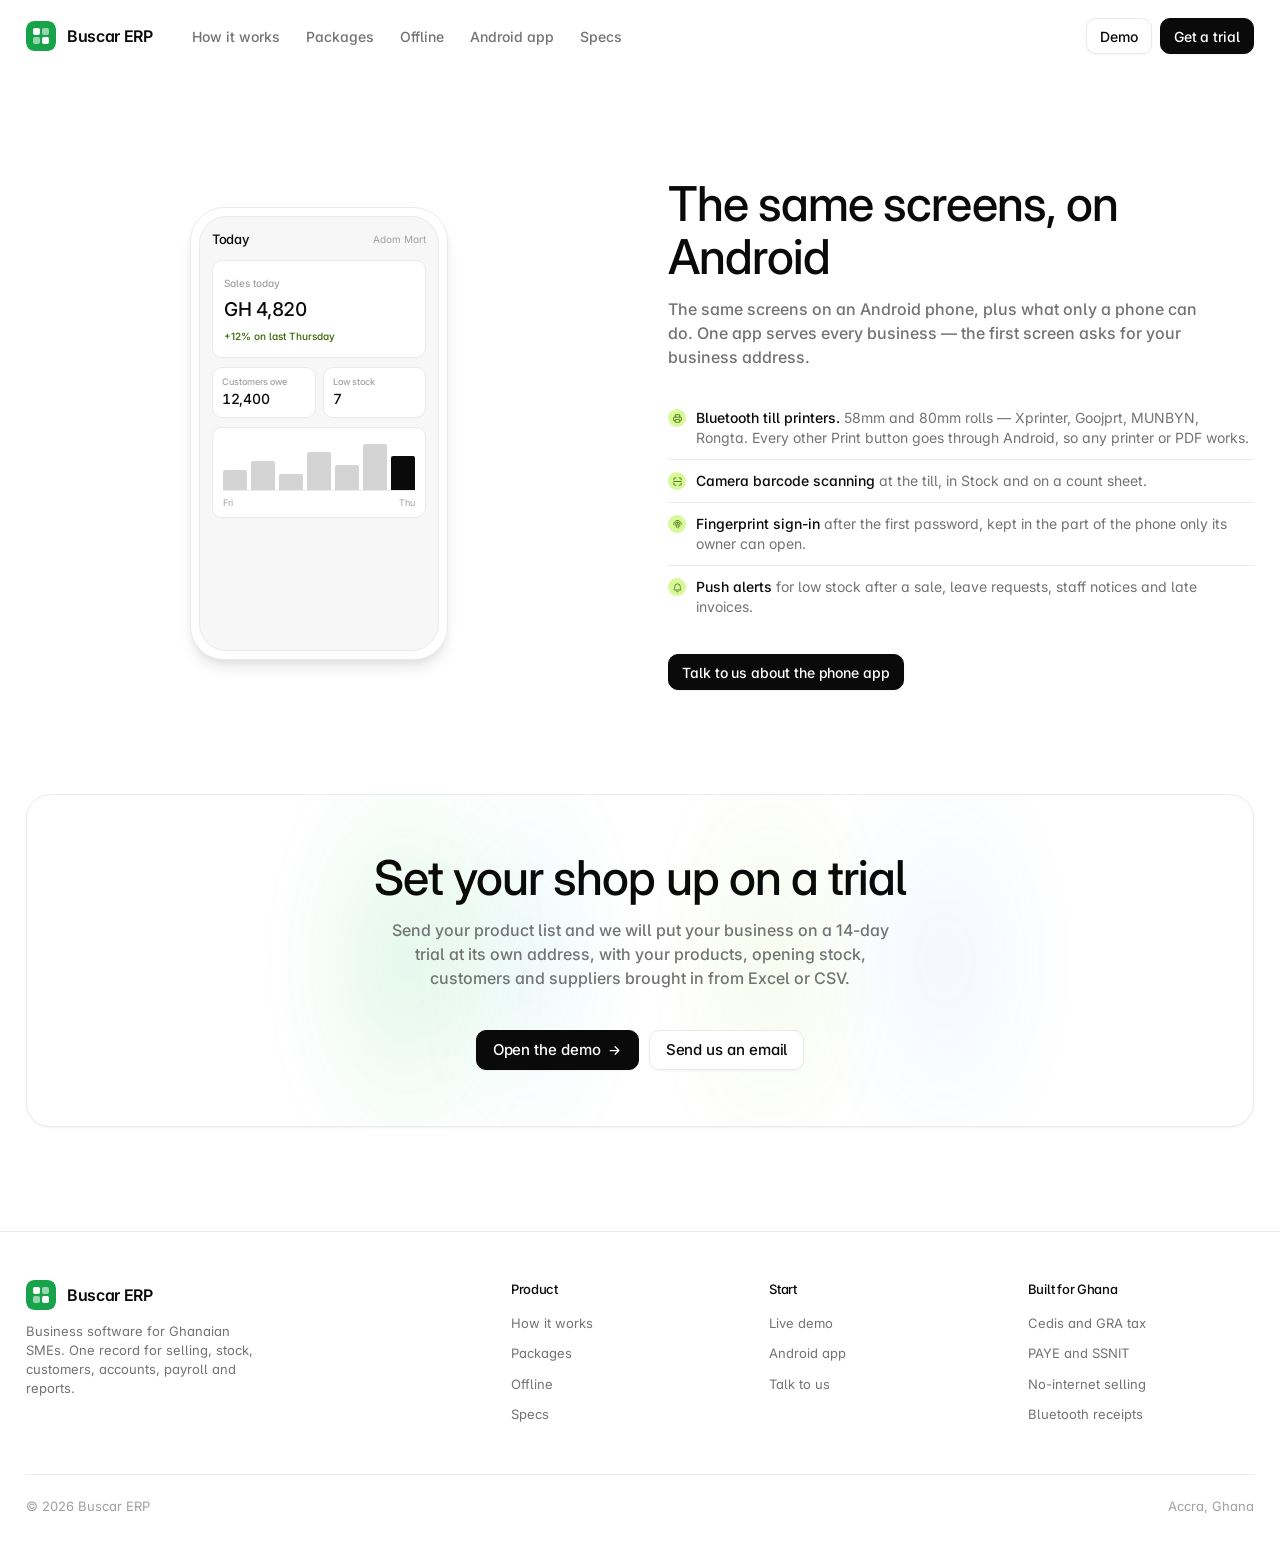
==== commit 9cdff20f: "Rename the product to Buscar ERP The product is Buscar ERP, not BuscarHub or BuscarApp. Wordmark, pa" ====
--- a/android.html
+++ b/android.html
@@ -3,12 +3,12 @@
 <head>
 <meta charset="utf-8">
 <meta name="viewport" content="width=device-width,initial-scale=1">
-<title>The Android app — BuscarHub</title>
+<title>The Android app — Buscar ERP</title>
 <meta name="description" content="The same screens on an Android phone, with Bluetooth till printers, camera barcode scanning, fingerprint sign-in and alerts.">
 <meta name="theme-color" content="#ffffff">
 <link rel="canonical" href="https://buscarhub.net/android.html">
 <meta property="og:type" content="website">
-<meta property="og:title" content="The Android app — BuscarHub">
+<meta property="og:title" content="The Android app — Buscar ERP">
 <meta property="og:description" content="The same screens on an Android phone, with Bluetooth till printers, camera barcode scanning, fingerprint sign-in and alerts.">
 <meta property="og:url" content="https://buscarhub.net/android.html">
 <meta name="twitter:card" content="summary_large_image">
@@ -64,7 +64,7 @@
         <rect x="7" y="16" width="7" height="7" rx="2" fill="#ffffff" opacity=".55"/>
         <rect x="16" y="16" width="7" height="7" rx="2" fill="#ffffff"/>
       </svg>
-      <span class="brand__name">BuscarHub</span>
+      <span class="brand__name">Buscar ERP</span>
     </a>
     <nav class="nav" id="nav" aria-label="Sections">
       <a href="how-it-works.html">How it works</a>
@@ -156,7 +156,7 @@
                dashes (for example 233244123456) and delete this comment to turn the button on.
           <a class="btn btn--lg" href="https://wa.me/233XXXXXXXXX" target="_blank" rel="noopener">Chat on WhatsApp</a>
           -->
-          <a class="btn btn--lg" href="mailto:hello@buscarhub.net?subject=BuscarApp">Send us an email</a>
+          <a class="btn btn--lg" href="mailto:hello@buscarhub.net?subject=Buscar%20ERP">Send us an email</a>
         </div>
       </div>
     </div>
@@ -178,7 +178,7 @@
             <rect x="7" y="16" width="7" height="7" rx="2" fill="#ffffff" opacity=".55"/>
             <rect x="16" y="16" width="7" height="7" rx="2" fill="#ffffff"/>
           </svg>
-          <span class="brand__name">BuscarHub</span>
+          <span class="brand__name">Buscar ERP</span>
         </a>
         <p>Business software for Ghanaian SMEs. One record for selling, stock, customers, accounts, payroll and reports.</p>
       </div>
@@ -210,7 +210,7 @@
       </div>
     </div>
     <div class="ft__btm">
-      <span>&copy; <span id="yr">2026</span> BuscarHub</span>
+      <span>&copy; <span id="yr">2026</span> Buscar ERP</span>
       <span>Accra, Ghana</span>
     </div>
   </div>
--- a/assets/tokens.css
+++ b/assets/tokens.css
@@ -4,7 +4,7 @@
    not guessed: neutral/accent ramps, radii, shadows, type and metrics.
 
    Accent note: BoardUI's own accent ramp is blue. This build runs the
-   BuscarApp product green instead, as a full 50–950 ramp in the same
+   Buscar ERP product green instead, as a full 50–950 ramp in the same
    shape, so 600/700 land on the product's --brand (#16a34a) and
    --brand-strong (#15803d) and 900 on --brand-deep (#14532d).
    BoardUI's blue is kept below, commented out, to switch back.
@@ -25,7 +25,7 @@
   --neutral-950:#0a0a0a;
   --white:#ffffff;
 
-  /* ---- accent ramp: BuscarApp green ---- */
+  /* ---- accent ramp: Buscar ERP green ---- */
   --accent-50:#f0fdf4;
   --accent-100:#dcfce7;
   --accent-200:#bbf7d0;
--- a/assets/styles.css
+++ b/assets/styles.css
@@ -1,4 +1,4 @@
-/* BuscarHub — built on the BoardUI token set (see tokens.css).
+/* Buscar ERP — built on the BoardUI token set (see tokens.css).
    Flat white, hairline borders, Inter at weight 500, 10px controls,
    14–24px cards, near-invisible shadows. */
 
--- a/assets/motion.css
+++ b/assets/motion.css
@@ -1,4 +1,4 @@
-/* BuscarHub — the moving parts, in the BoardUI skin.
+/* Buscar ERP — the moving parts, in the BoardUI skin.
    Flat white surfaces, 1px #ebebeb hairlines, neutral type, accent only where
    it carries meaning. Four synchronised loops: the till (12s), the stock card
    (12s), the offline queue (14s), the phone (9s). Percentages are exact
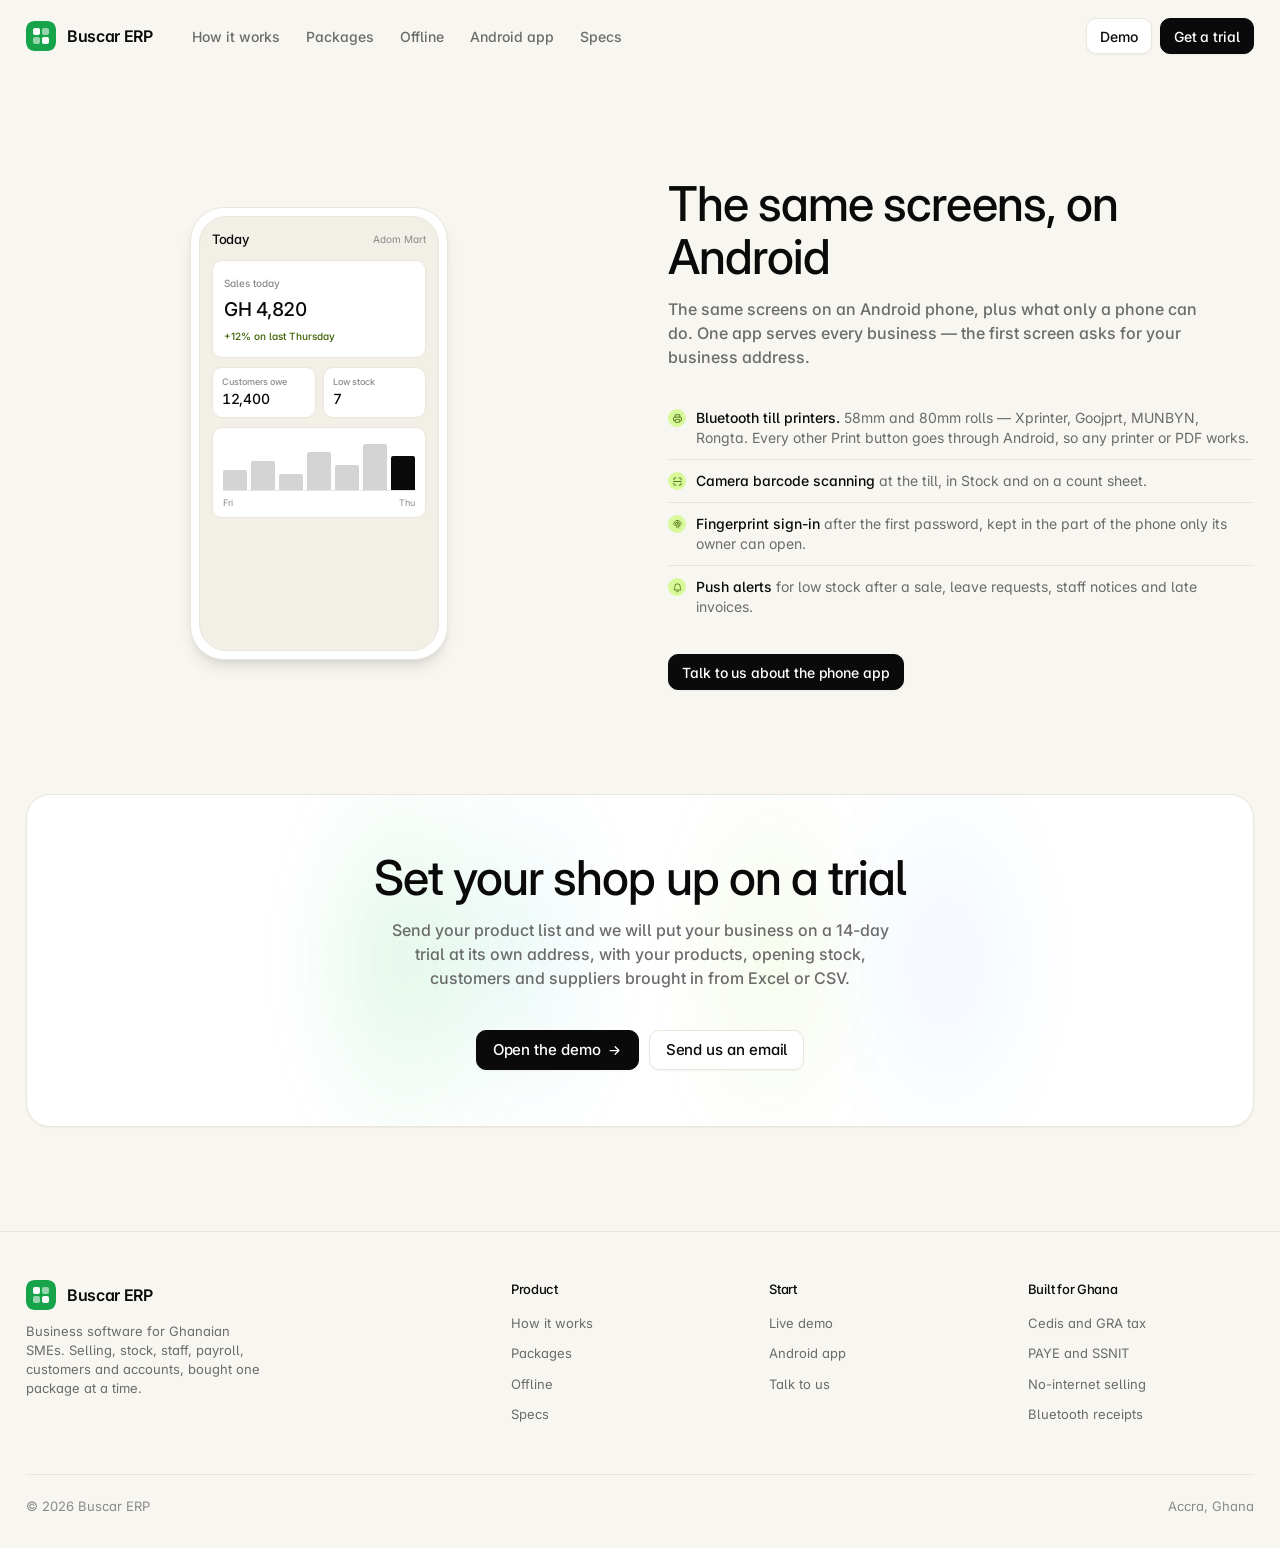
==== commit f5e2f7e9: "Packages bought on their own: Shop, HRM, Payroll and CRM (Logbook coming), add-ons for any of them, " ====
--- a/android.html
+++ b/android.html
@@ -180,7 +180,7 @@
           </svg>
           <span class="brand__name">Buscar ERP</span>
         </a>
-        <p>Business software for Ghanaian SMEs. One record for selling, stock, customers, accounts, payroll and reports.</p>
+        <p>Business software for Ghanaian SMEs. Selling, stock, staff, payroll, customers and accounts, bought one package at a time.</p>
       </div>
       <div>
         <h4>Product</h4>
--- a/assets/tokens.css
+++ b/assets/tokens.css
@@ -44,17 +44,27 @@
   --accent-600:#155dfc; --accent-700:#1447e6; --accent-800:#193cb8;
   --accent-900:#1c398e; --accent-950:#162556; */
 
+  /* ---- cream page layer ----
+     The page is cream and the cards stay white, so depth comes from the
+     paper rather than from shadow. Greys are warmed and darkened to keep
+     body copy above 4.5:1 on cream, which plain #737373 does not manage. */
+  --cream-50:#f8f6f0;    /* the page */
+  --cream-100:#f2efe7;   /* alternating bands, inset panels */
+  --cream-200:#e6e1d5;   /* pressed / filled chips */
+  --line-warm:#eae6db;   /* hairlines, warm so they sit on cream */
+
   /* ---- semantic ---- */
   --text-primary:var(--neutral-950);
-  --text-secondary:var(--neutral-500);
-  --text-tertiary:var(--neutral-400);
+  --text-secondary:#6b6b6b;   /* 4.93:1 on cream, 5.33:1 on white */
+  --text-tertiary:#8a8a8a;    /* 3:1 on every layer; large text only */
   --text-white:var(--white);
+  --bg-page:var(--cream-50);
   --bg-primary:var(--white);
-  --bg-secondary:var(--neutral-100);
-  --bg-tertiary:var(--neutral-200);
-  --border-default:var(--neutral-200);
-  --border-hover:var(--neutral-300);
-  --separator:var(--neutral-200);
+  --bg-secondary:var(--cream-100);
+  --bg-tertiary:var(--cream-200);
+  --border-default:var(--line-warm);
+  --border-hover:#dcd6c8;
+  --separator:var(--line-warm);
   --focus-ring:var(--accent-500);
 
   /* ---- state ---- */
--- a/assets/styles.css
+++ b/assets/styles.css
@@ -6,7 +6,7 @@
 html{-webkit-text-size-adjust:100%;scroll-behavior:smooth;scroll-padding-top:90px}
 body{
   margin:0;
-  background:var(--bg-primary);
+  background:var(--bg-page);
   color:var(--text-primary);
   font-family:var(--font-sans);
   font-size:15px;
@@ -43,7 +43,7 @@
 
 /* ============ header ============ */
 .hdr{
-  position:sticky;top:0;z-index:60;background:var(--bg-primary);
+  position:sticky;top:0;z-index:60;background:var(--bg-page);
   border-bottom:1px solid transparent;transition:border-color .2s ease,box-shadow .2s ease;
 }
 .hdr.stuck{border-bottom-color:var(--border-default)}
@@ -238,7 +238,7 @@
 .cta .t-lead{max-width:520px}
 
 /* ============ footer ============ */
-.ft{border-top:1px solid var(--border-default);padding:48px 0 32px;background:var(--bg-primary)}
+.ft{border-top:1px solid var(--border-default);padding:48px 0 32px;background:var(--bg-page)}
 .ft__grid{display:grid;grid-template-columns:2fr 1fr 1fr 1fr;gap:32px;margin-bottom:40px}
 .ft__grid p{margin-top:12px;font-size:13px;line-height:19px;color:var(--text-secondary);max-width:30ch}
 .ft h4{font-size:13px;font-weight:500;margin-bottom:12px}
@@ -265,7 +265,7 @@
   .nav{
     position:absolute;top:100%;left:-16px;right:-16px;
     flex-direction:column;align-items:stretch;gap:2px;margin:0;padding:12px 16px 18px;
-    background:var(--bg-primary);border-bottom:1px solid var(--border-default);
+    background:var(--bg-page);border-bottom:1px solid var(--border-default);
     box-shadow:var(--shadow-md);
     /* closed: slid up AND taken out of sight, or it shows above the banner */
     transform:translateY(-12px);opacity:0;visibility:hidden;pointer-events:none;
@@ -297,3 +297,36 @@
   *,*::before,*::after{animation-duration:.001ms!important;animation-iteration-count:1!important;transition-duration:.001ms!important}
   .rv{opacity:1;transform:none}
 }
+
+/* ============ packages: families, add-ons, combinations ============
+   Each core package is a white panel with its icon on a soft green tile; one that is not
+   ready yet keeps a neutral tile. The closing band is dark with the light green button. */
+.t-sub{font-size:13px;font-weight:500;letter-spacing:.06em;text-transform:uppercase;color:var(--text-secondary);margin:0 0 16px}
+.t-sub:not(:first-child){margin-top:48px}
+.fams{margin-bottom:8px}
+.fam{display:flex;flex-direction:column;gap:10px;padding:24px 22px;background:var(--bg-primary);border:1px solid var(--border-default);border-radius:var(--radius-3xl);box-shadow:var(--shadow-xs)}
+.fam__top{display:flex;align-items:center;justify-content:space-between;gap:10px;margin-bottom:6px}
+.fam__ico{width:46px;height:46px;border-radius:var(--radius-xl);display:grid;place-items:center;background:var(--accent-50);color:var(--accent-900);border:1px solid var(--accent-200)}
+.fam--soon .fam__ico{background:var(--bg-secondary);color:var(--text-secondary);border-color:var(--border-default)}
+.fam h3{font-size:20px;font-weight:500;letter-spacing:-.02em}
+.fam__who{font-size:14px;line-height:20px;color:var(--text-secondary);min-height:40px}
+.fam .plan__list{margin-top:6px}
+.always{margin-top:48px;padding:24px;background:var(--bg-primary);border:1px solid var(--border-default);border-radius:var(--radius-3xl)}
+.always h3{font-size:16px;font-weight:500;margin-bottom:6px}
+.combo{display:flex;flex-direction:column;gap:8px;padding:22px 20px;background:var(--bg-primary);border:1px solid var(--border-default);border-radius:var(--radius-2xl)}
+.combo h3{font-size:16px;font-weight:500;letter-spacing:-.01em}
+.combo p{font-size:13px;line-height:18px;color:var(--text-secondary)}
+.combo__parts{display:flex;flex-wrap:wrap;gap:6px;margin-top:auto;padding-top:8px}
+.combo__parts .chip{height:26px;padding:0 10px;border:1px solid var(--accent-200);border-radius:var(--radius-full);background:var(--accent-50);color:var(--accent-900)}
+.btn--lime{background:var(--accent-200);color:var(--accent-950);border-color:var(--accent-200)}
+.btn--lime:hover{background:var(--accent-300);border-color:var(--accent-300)}
+.cta--dark{background:var(--neutral-950);border-color:var(--neutral-950)}
+.cta--dark .t-sec{color:var(--white)}
+.cta--dark .t-lead{color:var(--neutral-300)}
+.cta--dark .btn:not(.btn--lime){background:transparent;color:var(--white);border-color:var(--neutral-700)}
+.cta--dark .btn:not(.btn--lime):hover{background:var(--neutral-800)}
+@media (max-width:900px){.fam__who{min-height:0}}
+.fam--link{text-decoration:none;color:inherit;transition:border-color .18s ease,box-shadow .18s ease}
+.fam--link:hover{border-color:var(--border-hover);box-shadow:var(--shadow-md)}
+.fam--link .go{color:var(--text-tertiary);transition:transform .18s ease}
+.fam--link:hover .go{transform:translate(2px,-2px);color:var(--text-primary)}
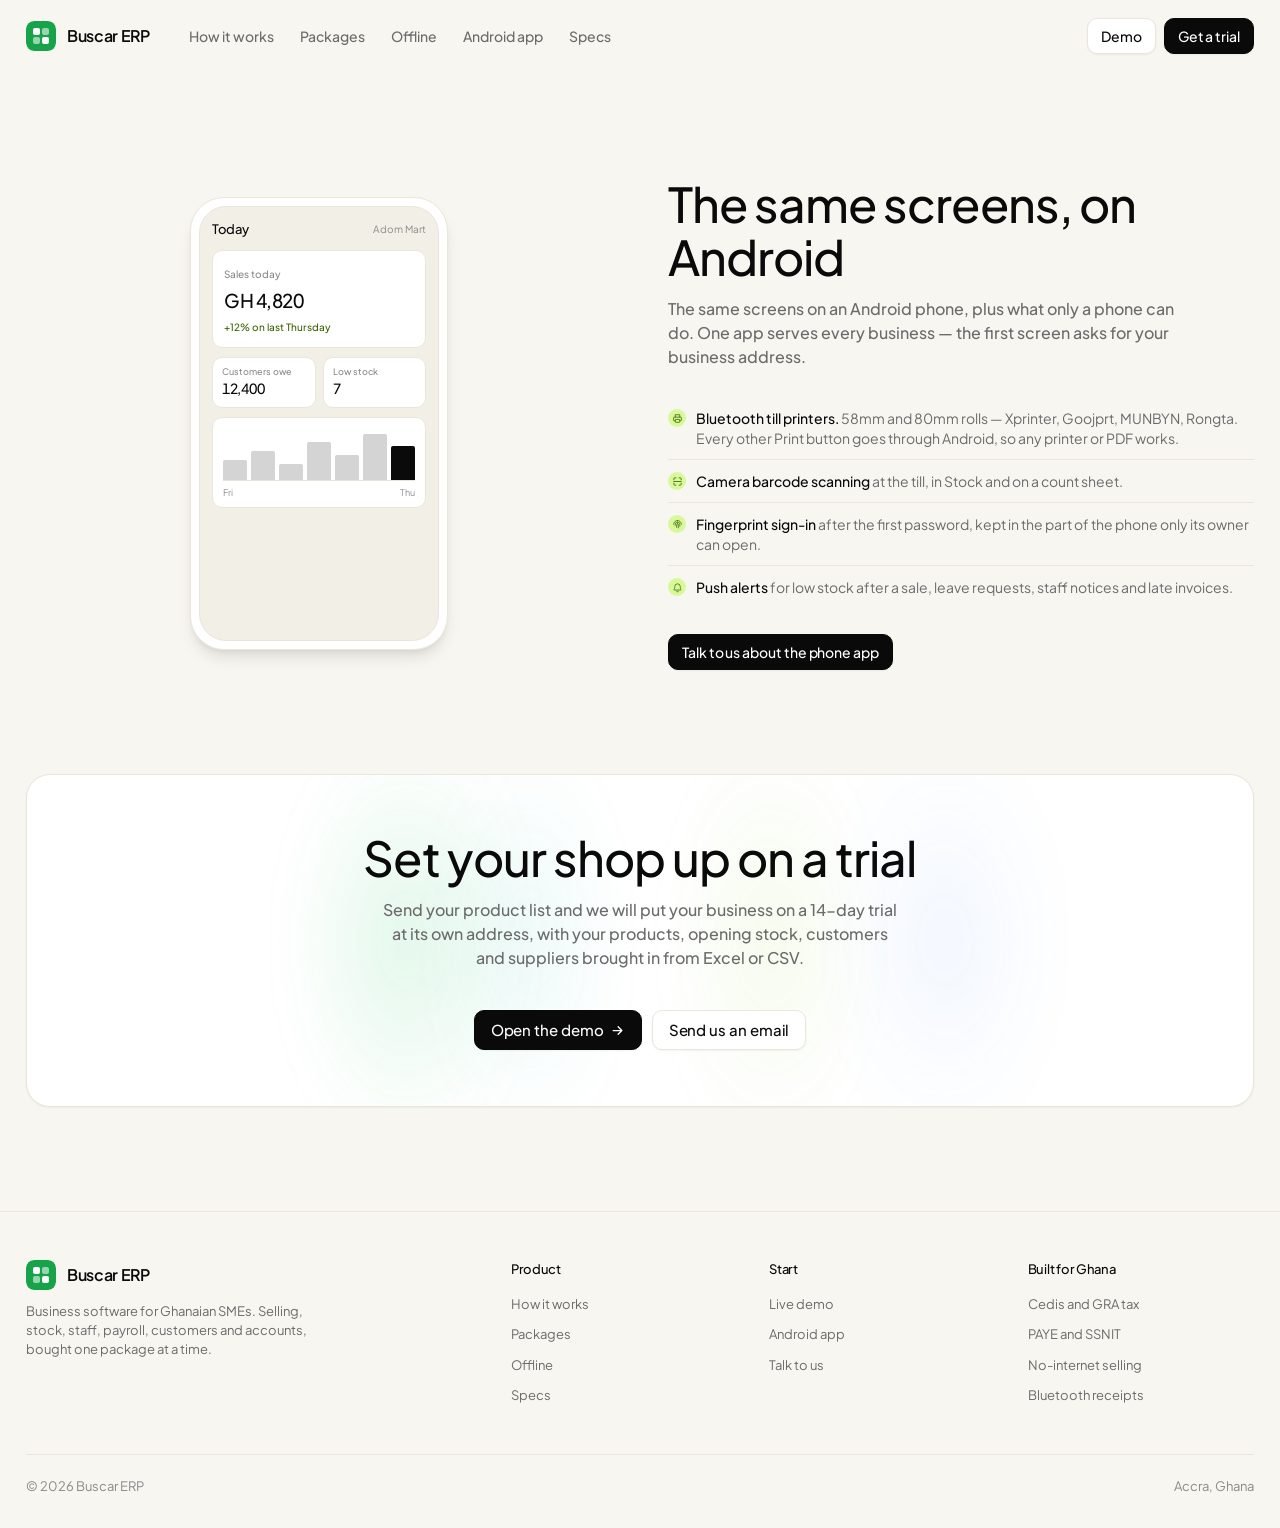
==== commit da0b8cd2: "Type is Plus Jakarta Sans everywhere, the same as the web and phone app Co-Authored-By: Claude Opus " ====
--- a/android.html
+++ b/android.html
@@ -15,7 +15,7 @@
 <link rel="icon" href="assets/favicon.svg" type="image/svg+xml">
 <link rel="preconnect" href="https://fonts.googleapis.com">
 <link rel="preconnect" href="https://fonts.gstatic.com" crossorigin>
-<link href="https://fonts.googleapis.com/css2?family=Inter:wght@400;500;600&family=JetBrains+Mono:wght@400;500&display=swap" rel="stylesheet">
+<link href="https://fonts.googleapis.com/css2?family=Plus+Jakarta+Sans:wght@400;500;600&family=JetBrains+Mono:wght@400;500&display=swap" rel="stylesheet">
 <link rel="stylesheet" href="assets/tokens.css">
 <link rel="stylesheet" href="assets/styles.css">
 <link rel="stylesheet" href="assets/motion.css">
--- a/assets/tokens.css
+++ b/assets/tokens.css
@@ -94,7 +94,7 @@
   --shadow-lift:0 -2px 13px 0 rgba(0,0,0,.043);
 
   /* ---- type ---- */
-  --font-sans:"Inter","Inter Fallback",ui-sans-serif,system-ui,sans-serif;
+  --font-sans:"Plus Jakarta Sans",ui-sans-serif,system-ui,sans-serif;
   --font-mono:"JetBrains Mono",ui-monospace,SFMono-Regular,Menlo,Consolas,monospace;
   --tracking-tight:-0.02em;
 
--- a/assets/styles.css
+++ b/assets/styles.css
@@ -1,5 +1,5 @@
 /* Buscar ERP — built on the BoardUI token set (see tokens.css).
-   Flat white, hairline borders, Inter at weight 500, 10px controls,
+   Flat white, hairline borders, Plus Jakarta Sans at weight 500, 10px controls,
    14–24px cards, near-invisible shadows. */
 
 *,*::before,*::after{box-sizing:border-box}
@@ -14,7 +14,6 @@
   font-weight:400;
   -webkit-font-smoothing:antialiased;
   text-rendering:optimizeLegibility;
-  font-feature-settings:"cv05","cv11";
   overflow-x:hidden;
 }
 img,svg{max-width:100%;display:block}
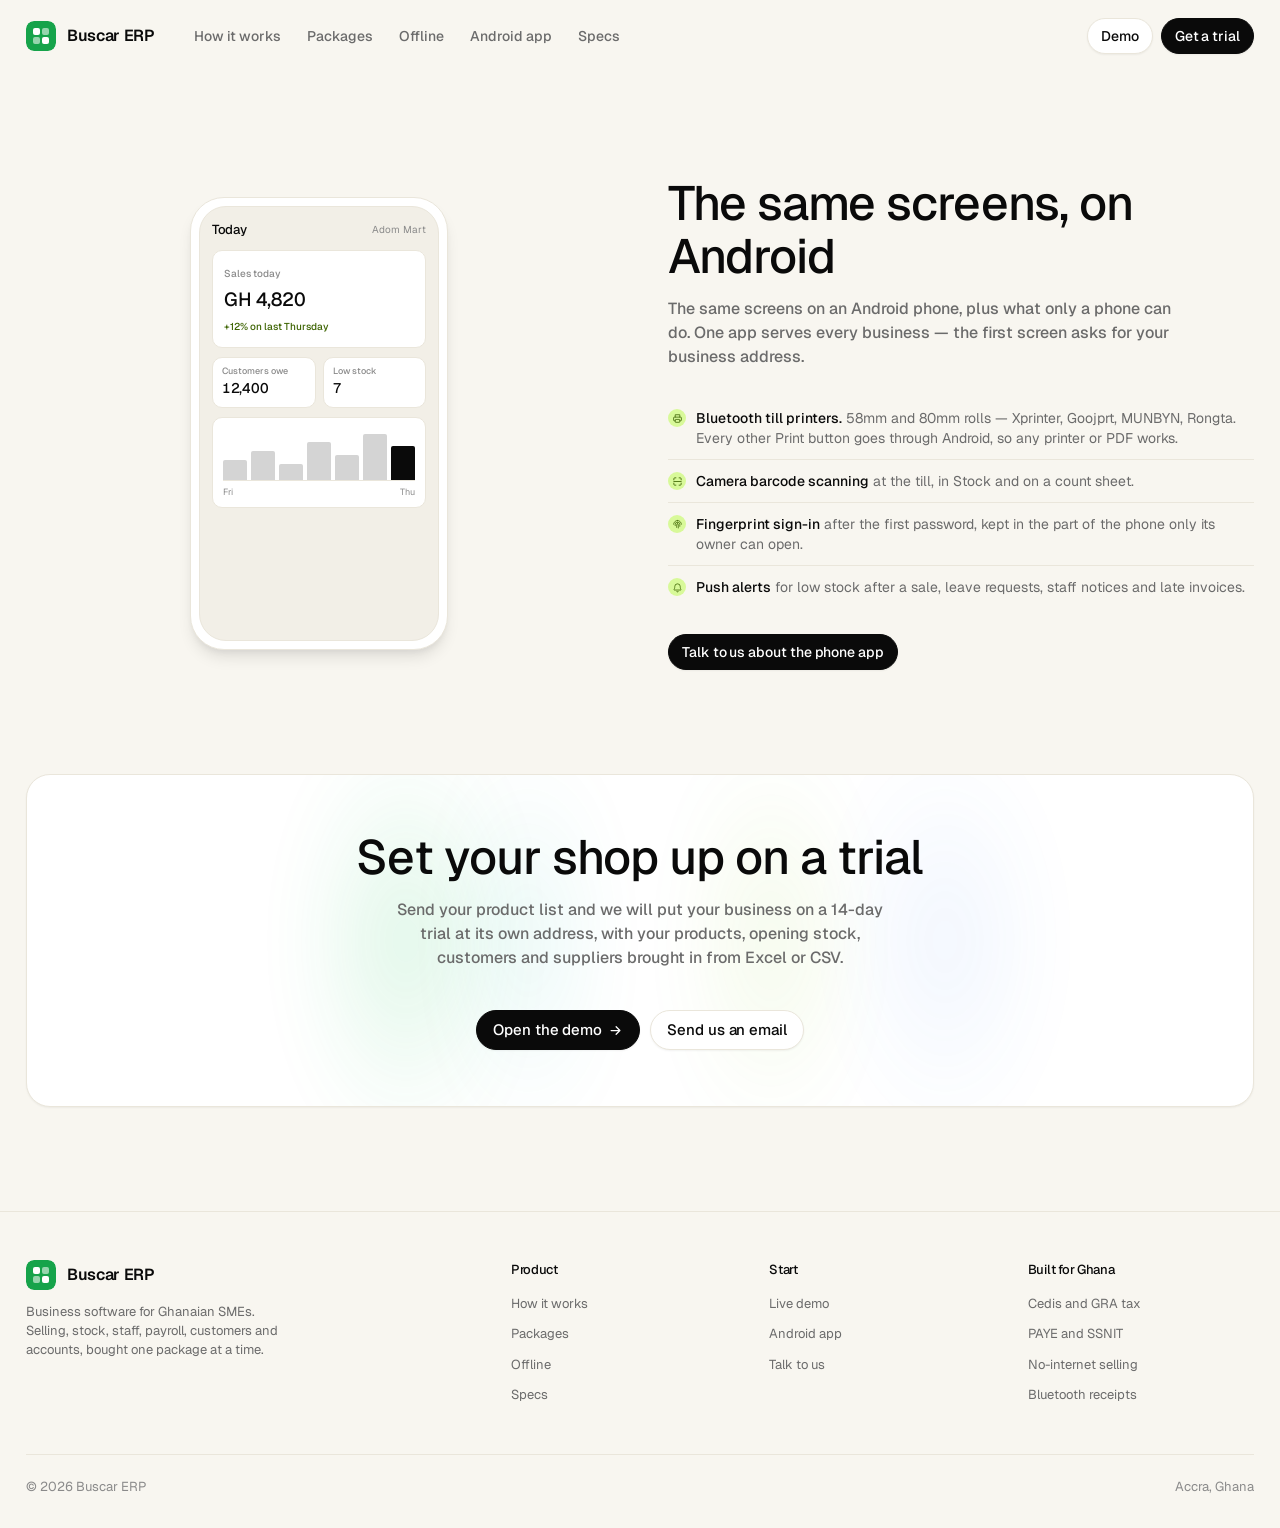
==== commit 5dc91c10: "Type is Geist and Geist Mono, buttons are pills: the same as the app's new dashboard look Co-Authore" ====
--- a/android.html
+++ b/android.html
@@ -15,7 +15,7 @@
 <link rel="icon" href="assets/favicon.svg" type="image/svg+xml">
 <link rel="preconnect" href="https://fonts.googleapis.com">
 <link rel="preconnect" href="https://fonts.gstatic.com" crossorigin>
-<link href="https://fonts.googleapis.com/css2?family=Plus+Jakarta+Sans:wght@400;500;600&family=JetBrains+Mono:wght@400;500&display=swap" rel="stylesheet">
+<link href="https://fonts.googleapis.com/css2?family=Geist:wght@400;500;600&family=Geist+Mono:wght@400;500&display=swap" rel="stylesheet">
 <link rel="stylesheet" href="assets/tokens.css">
 <link rel="stylesheet" href="assets/styles.css">
 <link rel="stylesheet" href="assets/motion.css">
--- a/assets/tokens.css
+++ b/assets/tokens.css
@@ -94,8 +94,8 @@
   --shadow-lift:0 -2px 13px 0 rgba(0,0,0,.043);
 
   /* ---- type ---- */
-  --font-sans:"Plus Jakarta Sans",ui-sans-serif,system-ui,sans-serif;
-  --font-mono:"JetBrains Mono",ui-monospace,SFMono-Regular,Menlo,Consolas,monospace;
+  --font-sans:"Geist",ui-sans-serif,system-ui,sans-serif;
+  --font-mono:"Geist Mono",ui-monospace,SFMono-Regular,Menlo,Consolas,monospace;
   --tracking-tight:-0.02em;
 
   /* ---- metrics ---- */
--- a/assets/styles.css
+++ b/assets/styles.css
@@ -1,5 +1,5 @@
 /* Buscar ERP — built on the BoardUI token set (see tokens.css).
-   Flat white, hairline borders, Plus Jakarta Sans at weight 500, 10px controls,
+   Flat white, hairline borders, Geist at weight 500, 10px controls,
    14–24px cards, near-invisible shadows. */
 
 *,*::before,*::after{box-sizing:border-box}
@@ -63,7 +63,7 @@
 .btn{
   display:inline-flex;align-items:center;justify-content:center;gap:6px;
   height:var(--control-h);padding:0 13px;
-  border:1px solid var(--border-default);border-radius:var(--radius-2lg);
+  border:1px solid var(--border-default);border-radius:var(--radius-full);
   background:var(--bg-primary);color:var(--text-primary);
   font-size:14px;font-weight:500;letter-spacing:-.005em;white-space:nowrap;cursor:pointer;
   box-shadow:var(--shadow-xs);
